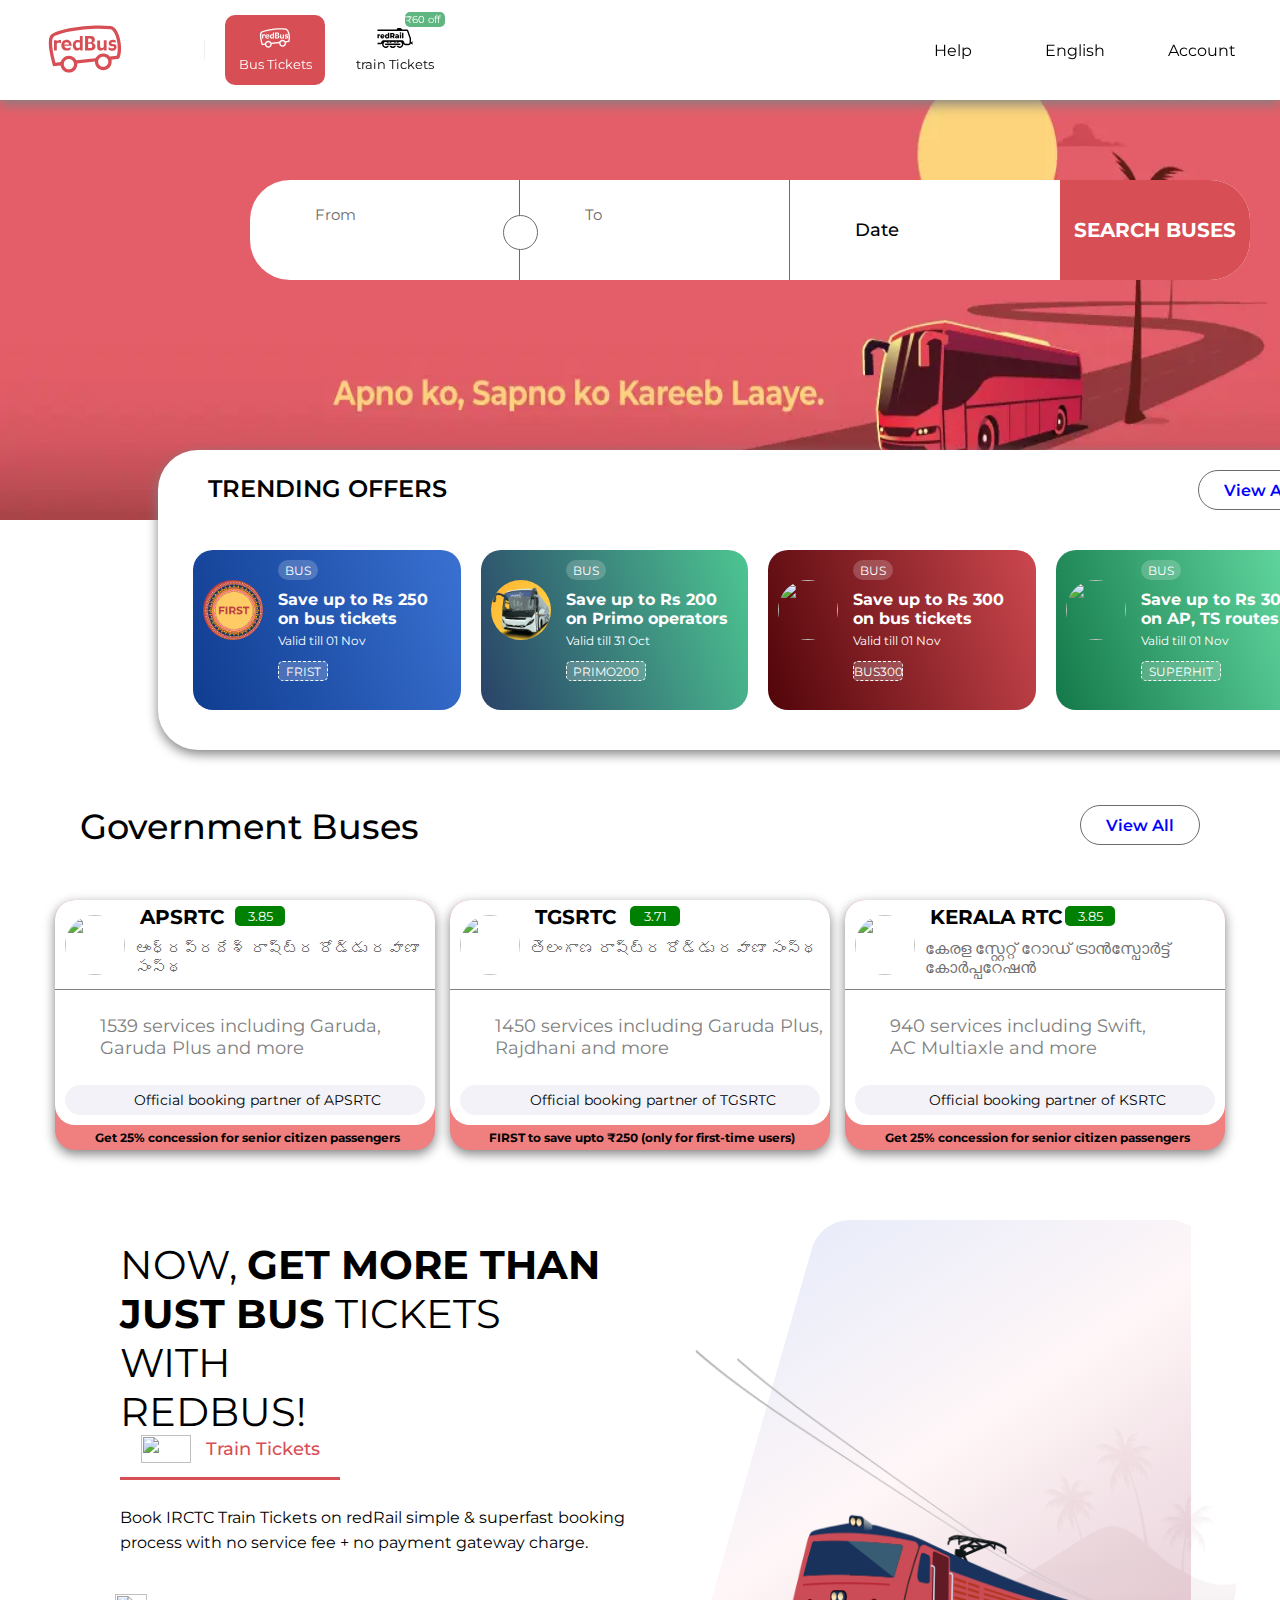
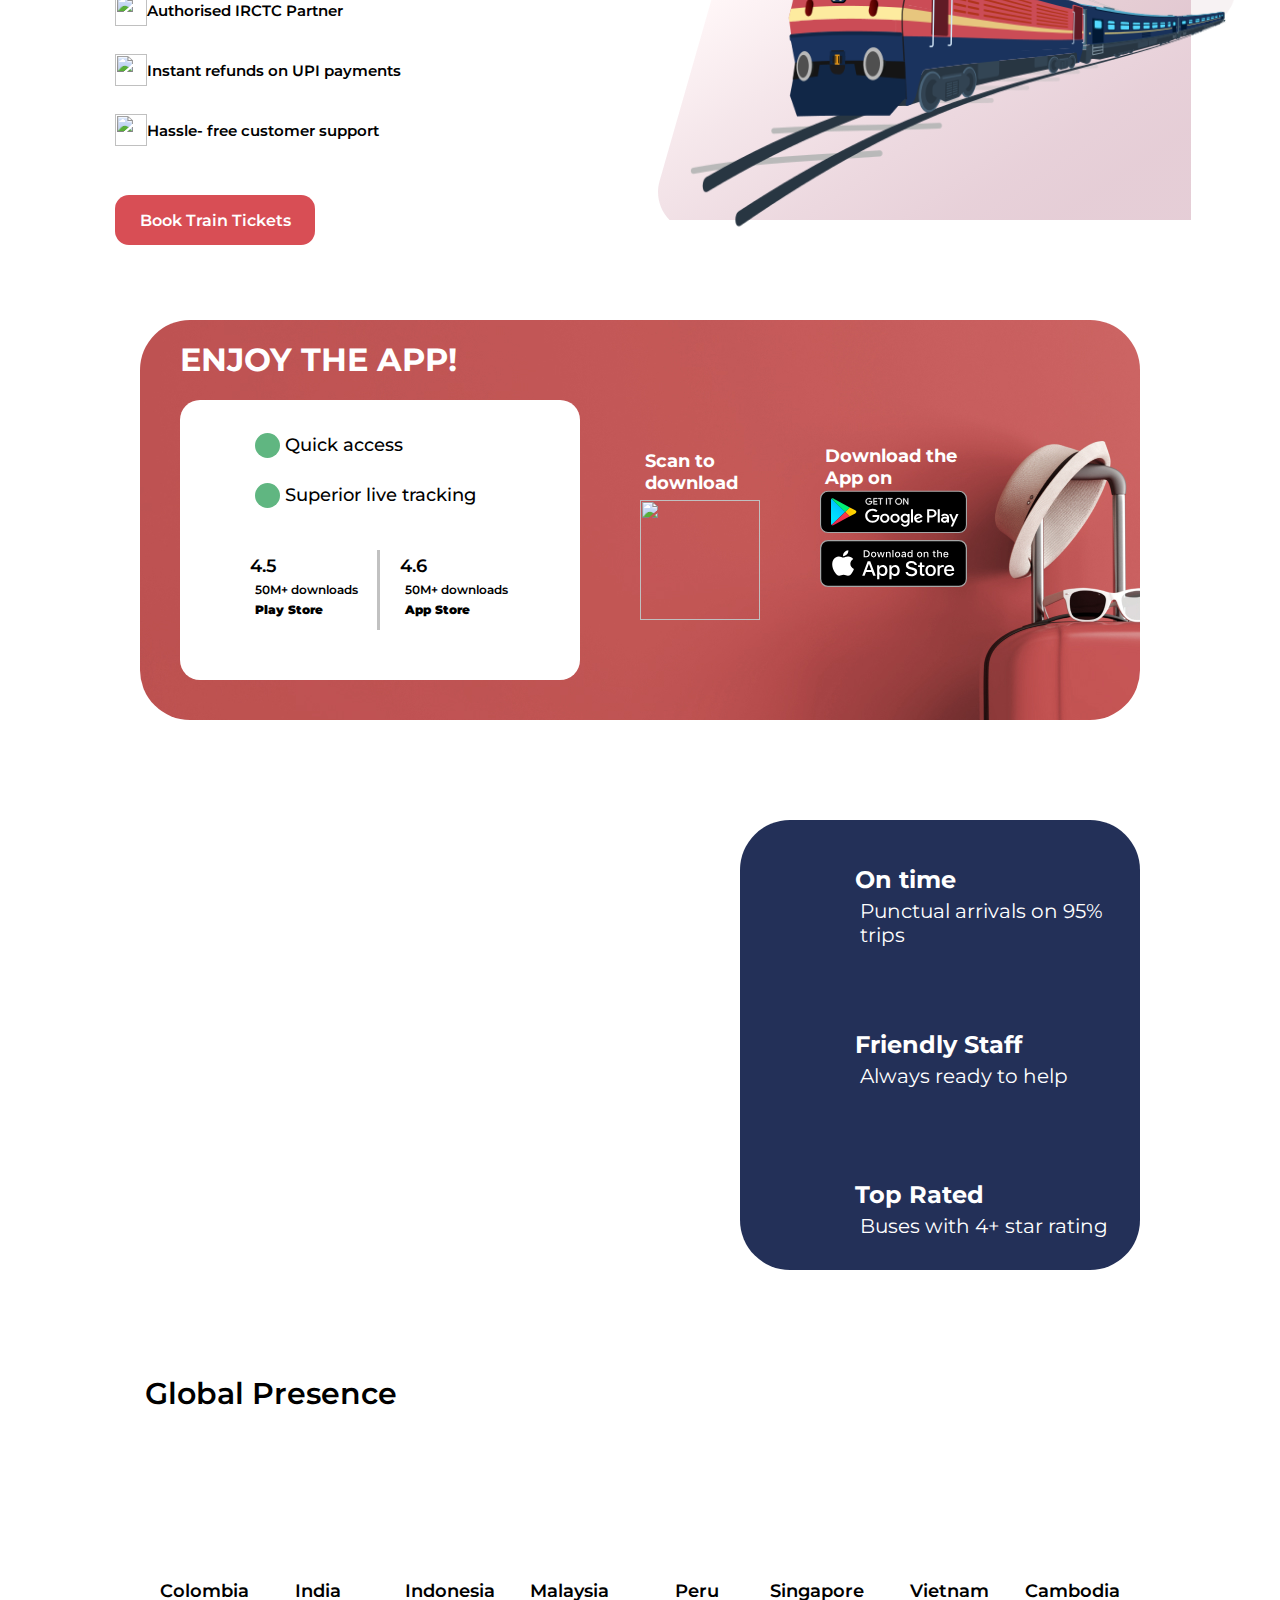
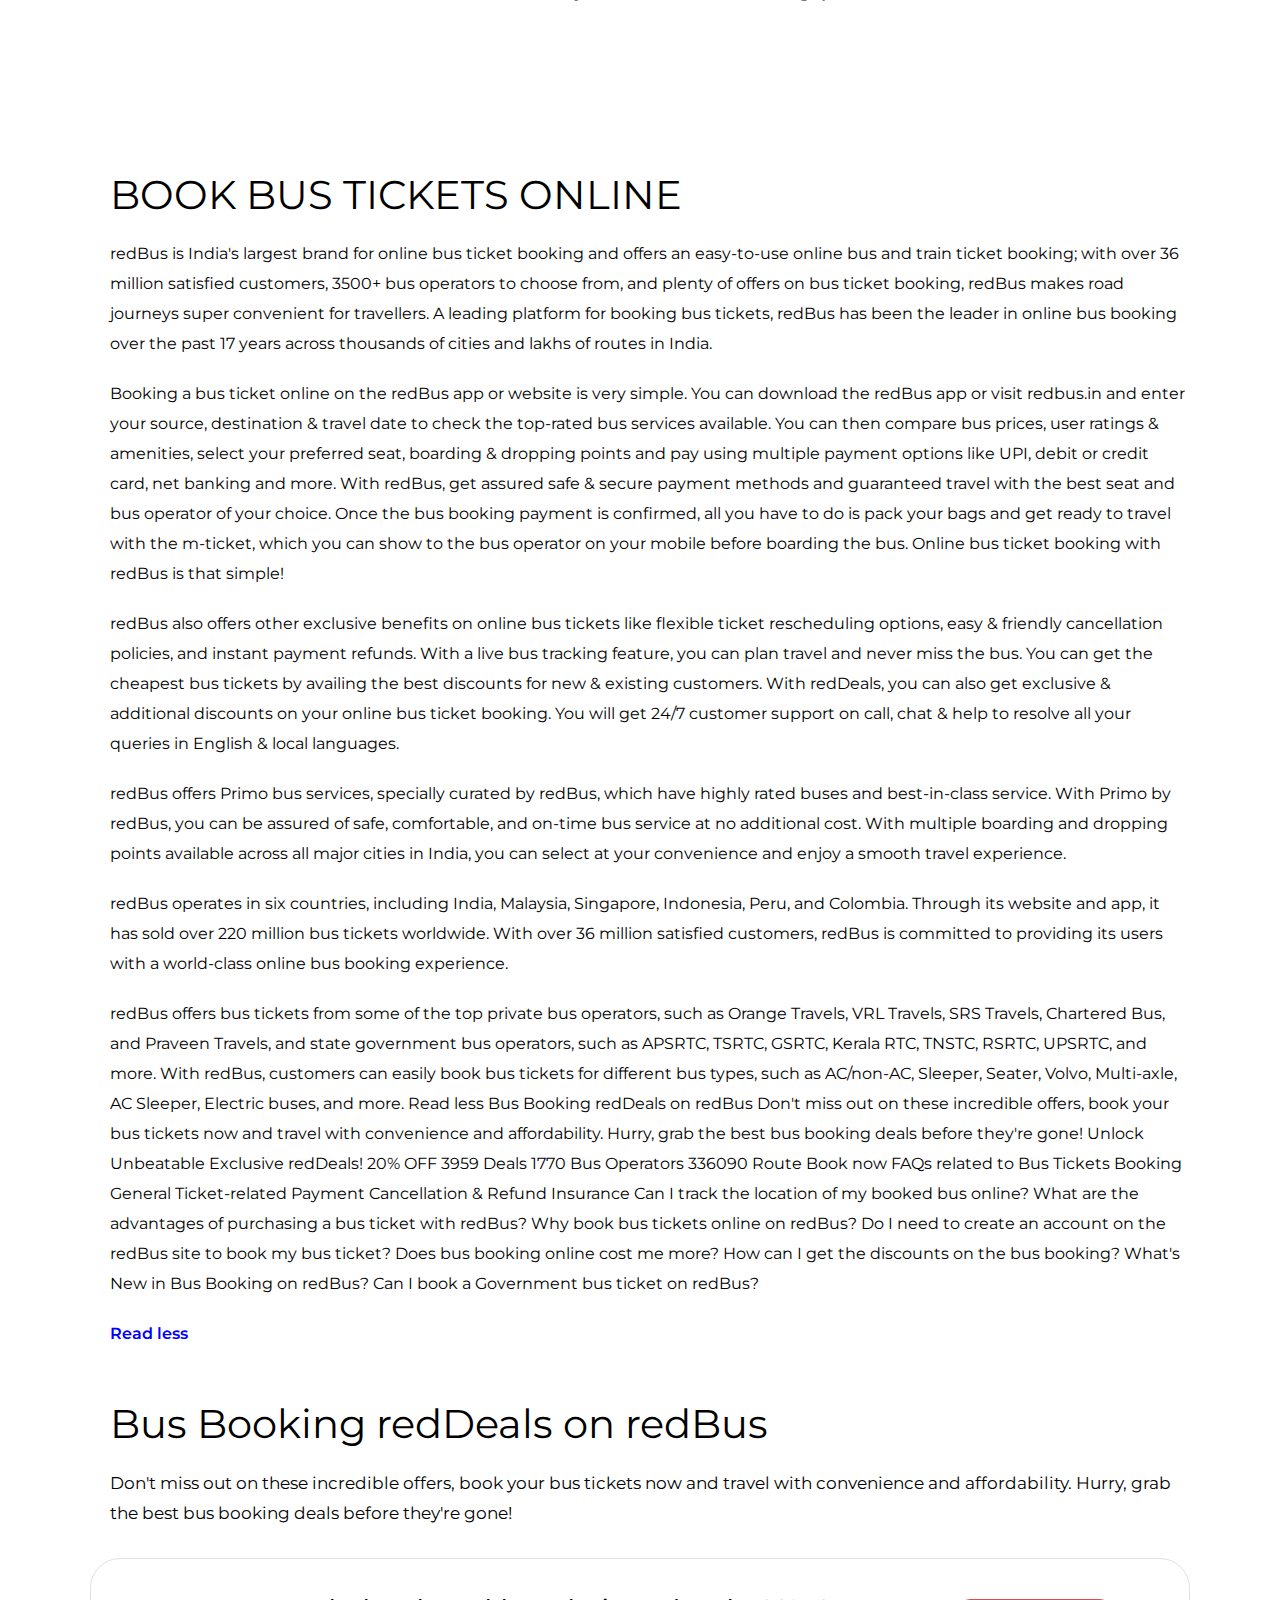
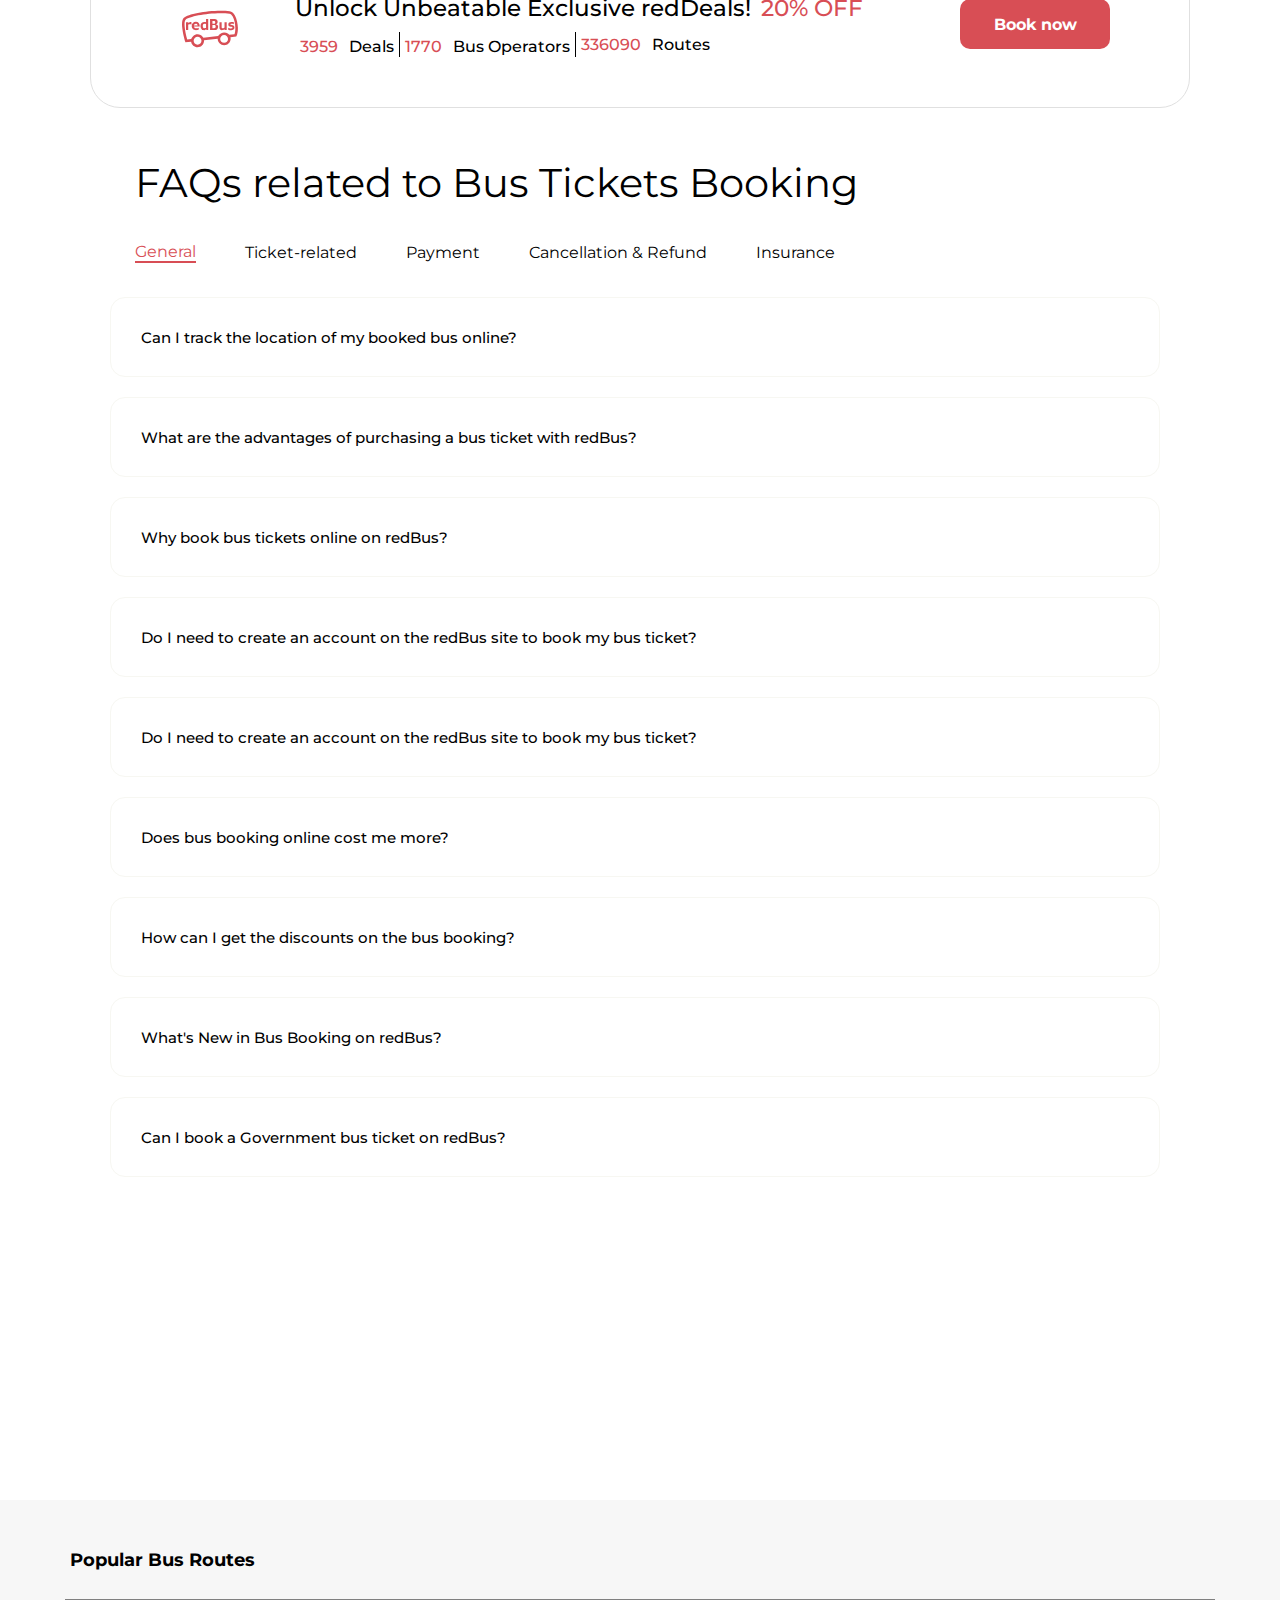
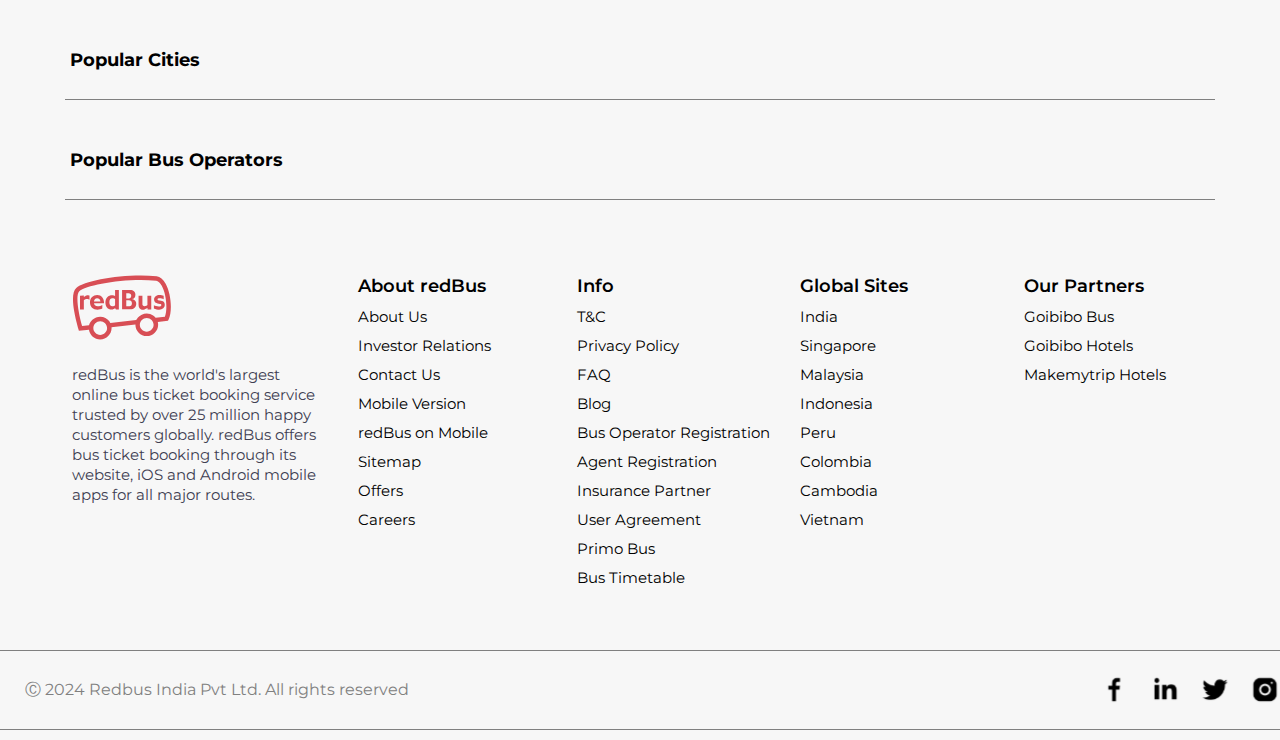
==== bus-tickets.html @ a6564304 "Redbus project" ====
<!DOCTYPE html>
<html lang="en">
<head>
    <meta charset="UTF-8">
    <meta name="viewport" content="width=device-width, initial-scale=1.0">
    <title>Bus Ticket Booking Online made Easy, Secure with Top Bus Operators - redBus</title>
    <link rel="stylesheet" href="css/style.css">
    <link rel="stylesheet" href="https://cdnjs.cloudflare.com/ajax/libs/font-awesome/6.6.0/css/all.min.css" integrity="sha512-Kc323vGBEqzTmouAECnVceyQqyqdsSiqLQISBL29aUW4U/M7pSPA/gEUZQqv1cwx4OnYxTxve5UMg5GT6L4JJg==" crossorigin="anonymous" referrerpolicy="no-referrer" />
    <link rel="shortcut icon" href="https://s3.rdbuz.com/Images/rdc/rdc-redbus-logo.svg" type="image/x-icon">
</head>
<body>
    <header>
        <div class="mainbar-head">
            <div class="navbar">
                <div class="nav-child1">
                    <div class="nav-child1-box1">
                        <a href="index.html"><img src="images/rdc-redbus-logo.svg" width="80px" height="48px" alt=""></a>
                    </div>
                    <div class="nav-child1-box2"></div>
                    <div class="nav-child1-box3">
                        <a href="bus-tickets.html">
                        <img class="Bus" src="images/rdc-redbus-logo.svg" width="84px" height="20px" alt=""></a>
                        <span>Bus Tickets</span>
                    </div>
                    <div class="nav-child1-box4">
                        <a href="train-tickets.html">
                            <img class="train" src="images/rail_vertical.svg" width="84px" height="20px" alt="">
                        </a>
                        <span>train Tickets</span>
                        <div class="offer">₹60 off</div>
                    </div>
                </div>
                <div class="nav-child2">
                    <div class="nav-child2-box">
                        <i class="fa-solid fa-headphones"></i>
                        <a href="help.html">Help</a>
                    </div>
                    <div class="nav-child2-box">
                        <i class="fa-solid fa-list"></i>
                        English
                        <i class="fa-solid fa-caret-down"></i>
                    </div>
                    <div class="nav-child2-box">
                        <i class="fa-solid fa-user"></i>
                        Account
                        <i class="fa-solid fa-caret-down"></i>
                    </div>
                </div>
            </div>
        </div>
    </header>
    <main>
        <div class="bg-img">
            <img src="images/Homepage-header-1200.webp" width="100%" height="100%" alt="">
            <h1>India's No. 1 Online Bus Ticket Booking Site</h1>
            <div class="search-bar">
                <div class="airo">
                    <i class="fa-solid fa-arrow-right-arrow-left"></i>
                </div>
                <div class="from">
                    <div class="from-tag"><i class="fa-solid fa-bus"></i></div>
                    <p class="from-p">From</p>
                </div>
                <div class="to">
                    <span class="to-s"><i class="fa-solid fa-bus"></i></span>
                    <p class="to-p">To</p>
                </div>
                <div class="date">
                    <span class="date-s"><i class="fa-solid fa-calendar-days"></i></span>
                    <p class="date-p">Date</p>
                </div>
                <div class="search">
                    search buses
                </div>
            </div>
            <div class="bus-tiket">
                <div class="bus-tiket-head">
                    <h2 class="bus-tiket-head-text">
                        TRENDING OFFERS
                    </h2>
                    <div class="view">View All</div>
                </div>
                <div class="bus-tiket-body">
                    <div class="tickets-box">
                        <div class="tickets1">
                            <div class="ticket-logo">
                                <img src="images/tile-80X80.png" width="60px" height="60px" alt="" style="border-radius: 50px; position: relative; top: 30px; left: 10px;">
                            </div>
                            <div class="ticket-texts">
                                <div class="bus-box">BUS</div>
                                <H4>Save up to Rs 250 on bus tickets</H4>
                                <P>Valid till 01 Nov</P>
                                <span class="copy">
                                    <div class="botton">frist</div>
                                    <i class="fa-regular fa-copy" style="color: white; font-size:18x; position: relative; top: 8px; left: 10px;"></i>
                                </span>
                            </div>
                        </div>
                        <div class="tickets2">
                            <div class="ticket-logo">
                                <img src="images/MWeb-80_80.png" width="60px" height="60px" alt="" style="border-radius: 50px; position: relative; top: 30px; left: 10px;">
                            </div>
                            <div class="ticket-texts">
                                <div class="bus-box">BUS</div>
                                <H4>Save up to Rs 200 on Primo operators</H4>
                                <P>Valid till  31 Oct</P>
                                <span class="copy">
                                    <div class="botton" style="width: 80px; height: 20px;">PRIMO200</div>
                                    <i class="fa-regular fa-copy" style="color: white; font-size:18x; position: relative; top: 8px; left: 10px;"></i>
                                </span>
                            </div>
                        </div>
                        <div class="tickets3">
                            <div class="ticket-logo">
                                <img src="https://st.redbus.in/Images/INDOFFER/BUS300/80x801.png" width="60px" height="60px" alt="" style="border-radius: 50px; position: relative; top: 30px; left: 10px;">
                            </div>
                            <div class="ticket-texts">
                                <div class="bus-box">BUS</div>
                                <H4>Save up to Rs 300 on bus tickets</H4>
                                <P>Valid till  01 Nov</P>
                                <span class="copy">
                                    <div class="botton">BUS300</div>
                                    <i class="fa-regular fa-copy" style="color: white; font-size:18x; position: relative; top: 8px; left: 10px;"></i>
                                </span>
                            </div>
                        </div>
                        <div class="tickets4">
                            <div class="ticket-logo">
                                <img src="https://st.redbus.in/Images/INDOFFER/80x80/SUPERHIT.png" width="60px" height="60px" alt="" style="border-radius: 50px; position: relative; top: 30px; left: 10px;">
                            </div>
                            <div class="ticket-texts">
                                <div class="bus-box">BUS</div>
                                <H4>Save up to Rs 300 on AP, TS routes</H4>
                                <P>Valid till  01 Nov</P>
                                <span class="copy">
                                    <div class="botton" style="width: 80px; height: 20px;">SUPERHIT</div>
                                    <i class="fa-regular fa-copy" style="color: white; font-size:18x; position: relative; top: 8px; left: 10px;"></i>
                                </span>
                            </div>
                        </div>
                    </div>
                </div>
            </div>
        </div>
        <div class="Government-Buses">
            <div class="containar-gove1">
                <span class="gove-bus">Government Buses</span>
                <div class="view2">View All</div>
            </div>
            <div class="containar-gove2">
                <div class="containar-gove2-box1">
                    <div class="containar-gove2-box-box">
                        <div class="head-main1">
                            <img src="https://s3.rdbuz.com/web/images/homeV2/10283.png" width="60px" height="60px" alt="" style="border-radius: 50px; position: relative; top: 15px; left: 10px;">
                            <div class="right" style="float: right; height: 100%; width: 300px;">
                                <p class="APSRTC">APSRTC
                                    <div class="star">
                                        <i class="fa-solid fa-star"></i>3.85
                                    </div>
                                </p>
                                <p style="margin: 10px 0px; color: rgb(111, 111, 111); font-size: 16px; font-weight: 500;">ఆంధ్రప్రదేశ్ రాష్ట్ర రోడ్డు రవాణా సంస్థ</p>
                            </div>
                        </div>
                        <p style="color: gray; font-size:18px; position: absolute; top:110px; left: 40px;">
                            1539 services including Garuda,<br> Garuda Plus and more
                        </p>
                        <div class="bay-text" style="font-size: 14px; display: flex; justify-content: center; align-items: center;">
                            <img src="https://s3.rdbuz.com/Images/rdc/rdc-redbus-logo.svg" width="25px" height="16px" alt="">
                            Official booking partner of APSRTC
                        </div>
                        <div class="head-main2"></div>
                    </div>
                    <span class="texts-boxes">
                        Get 25% concession for senior citizen passengers
                    </span>
                </div>
                <div class="containar-gove2-box2">
                    <div class="containar-gove2-box">
                        <div class="containar-gove2-box-box">
                            <div class="head-main1">
                                <img src="https://s3.rdbuz.com/web/images/homeV2/18491.png" width="60px" height="60px" alt="" style="border-radius: 50px; position: relative; top: 15px; left: 10px;">
                                <div class="right" style="float: right; height: 100%; width: 300px;">
                                    <p class="APSRTC">TGSRTC
                                        <div class="star">
                                            <i class="fa-solid fa-star"></i>3.71
                                        </div>
                                    </p>
                                    <p style="margin: 10px 0px; color: rgb(111, 111, 111); font-size: 16px; font-weight: 500;">తెలంగాణ రాష్ట్ర రోడ్డు రవాణా సంస్థ</p>
                                </div>
                            </div>
                            <p style="color: gray; font-size:18px; position: absolute; top:110px; left: 40px;">
                                1450 services including Garuda Plus,<br> Rajdhani and more
                            </p>
                            <div class="bay-text" style="font-size: 14px; display: flex; justify-content: center; align-items: center;">
                                <img src="https://s3.rdbuz.com/Images/rdc/rdc-redbus-logo.svg" width="25px" height="16px" alt="">
                                Official booking partner of TGSRTC
                            </div>
                            <div class="head-main2"></div>
                        </div>
                        <span class="texts-boxes">
                            FIRST to save upto  ₹250 (only for first-time users)
                        </span>
                    </div>
                </div>
                <div class="containar-gove2-box3">
                    <div class="containar-gove2-box">
                        <div class="containar-gove2-box-box">
                            <div class="head-main1">
                                <img src="https://s3.rdbuz.com/web/images/homeV2/28011.png" width="60px" height="60px" alt="" style="border-radius: 50px; position: relative; top: 15px; left: 10px;">
                                <div class="right" style="float: right; height: 100%; width: 300px;">
                                    <p class="APSRTC">KERALA RTC
                                        <div class="star1">
                                            <i class="fa-solid fa-star"></i>3.85
                                        </div>
                                    </p>
                                    <p style="margin: 10px 0px; color: rgb(111, 111, 111); font-size: 16px; font-weight: 500;">കേരള സ്റ്റേറ്റ് റോഡ് ട്രാൻസ്പോർട്ട് കോർപ്പറേഷൻ</p>
                                </div>
                            </div>
                            <p style="color: gray; font-size:18px; position: absolute; top:110px; left: 40px;">
                                940 services including Swift, <br>AC Multiaxle and more
                            </p>
                            <div class="bay-text" style="font-size: 14px; display: flex; justify-content: center; align-items: center;">
                                <img src="https://s3.rdbuz.com/Images/rdc/rdc-redbus-logo.svg" width="25px" height="16px" alt="">
                                Official booking partner of KSRTC
                            </div>
                            <div class="head-main2"></div>
                        </div>
                        <span class="texts-boxes">
                            Get 25% concession for senior citizen passengers
                        </span>
                    </div>
                </div>
            </div>
             <div class="train-bar-box">
            <div class="train-bar-text">
                <p class="frist-train">NOW, <span class="just-train">GET MORE THAN <br>JUST BUS</span> TICKETS WITH <br>REDBUS!</p>
            </div>
            <div class="train-img-pic-text">
                <img src="https://s3.rdbuz.com/web/images/layout/rail_vertical.svg" width="50px" height="28px" alt="">
                 <span class="click-box">
                     Train Tickets
                 </span>
            </div>
            <p class="click-box-texts">
                Book IRCTC Train Tickets on redRail simple & superfast booking
                <br> process with no service fee + no payment gateway charge.
             </p>
             <div class="tree-boxes-column">
                <div class="box-numbers">
                    <img src="https://s3.rdbuz.com/web/images/homeV2/AboutUs/railAuthorized.png" width="32px" height="32px" alt="">
                    <span class="zyrox">
                        Authorised IRCTC Partner
                    </span>
                </div>
                <div class="box-numbers">
                    <img src="https://s2.rdbuz.com/web/images/homeV2/AboutUs/railHasslefree.svg" width="32px" height="32px" alt="">
                    <span class="zyrox">
                        Instant refunds on UPI payments
                    </span>
                </div>
                <div class="box-numbers">
                    <img src="https://s1.rdbuz.com/web/images/homeV2/AboutUs/railrefunds.svg" width="32px" height="32px" alt="">
                    <span class="zyrox">
                        Hassle- free customer support
                    </span>
                </div>
             </div>
             <div class="ticket-botton">
                Book Train Tickets
                <i class="fa-solid fa-arrow-right"></i>
             </div>
            <div class="train-bar-img">
                <img src="images/railPop.png" width="100%" height="100%" style="position: relative; top: -516px; left: 45px;" >
            </div>
        </div>
        <div class="scanar">
            <h1 style="position: absolute; left: 40px; top: 20px;">ENJOY THE APP!</h1>
            <div class="white">
                <div class="white-text" style="margin-top:20px ;">
                    <div class="gol">
                        <i class="fa-solid fa-check"></i>
                    </div>
                    <p style="color: black; font-size: 18px; font-weight: 500;">Quick access</p>
                </div>
                <div class="white-text">
                    <div class="gol">
                        <i class="fa-solid fa-check"></i>
                    </div>
                    <p style="color: black; font-size: 18px; font-weight: 500;">Superior live tracking</p>
                </div>
                <div class="white-box2">
                    <div class="box-white1">
                        <div style="font-weight: 600; font-size: 18px; position: absolute; top: 5px; left: 20px;">
                             4.5
                             <i class="fa-solid fa-star"></i>
                             <p style="color: black; font-size: 12px;">50M+ downloads</p>
                             <p style="color: black; font-size: 12px; font-weight: 900;">Play Store</p>
                        </div>
                    </div>
                    <div class="box-white2">
                        <div style="font-weight: 600; font-size: 18px; position: absolute; top: 5px; left:170px;">
                            4.6
                            <i class="fa-solid fa-star"></i>
                            <p style="color: black; font-size: 12px;">50M+ downloads</p>
                            <p style="color: black; font-size: 12px; font-weight: 900;">App Store</p>
                       </div>
                    </div>
                </div>
            </div>
            <div class="scanar-bar">
                <p style="color: white; font-size: 18px; font-weight: 700; position: absolute; top: 25px;">Scan to download</p>
                <img style="position: absolute; bottom: 0;" src="https://s1.rdbuz.com/web/images/homeV2/qrImage.svg" width="120px" height="120px"  alt="">
            </div>
            <div class="logars">
                <p style="color: white; font-size: 18px; font-weight: 700; position: absolute;">Download the App on</p>
                <img style="position: absolute; top: 50px;" src="images/playStore.svg" alt="">
                <img style="position: absolute; top: 100px;" src="images/appStore.svg" alt="">
            </div>
        </div>
        <div class="scanar2">
            <img style="border-radius: 50px 0 0 50px;" src="https://s3.rdbuz.com/images/webplatform/india/primoHomeBannerComp.png" height="100%" alt="">
            <div class="blue-bar">
                 <div class="bule-bar-box">
                    <div class="main-bule">
                        <i style="font-size:60px;" class="fa-solid fa-stopwatch"></i>
                    </div>
                    <div class="main-bule2">
                        <div>
                            <h2 style="font-weight: 700; color: white; margin-top: 15px;">On time</h2>
                            <p style="font-size: 20px;">Punctual arrivals on 95% trips</p>
                        </div>
                    </div>
                 </div>
                 <div class="bule-bar-box">
                    <div class="bule-bar-box">
                        <div class="main-bule">
                            <i style="font-size:60px; margin-left: -12px;" class="fa-solid fa-hands-praying"></i>
                        </div>
                        <div class="main-bule2">
                            <div>
                                <h2 style="font-weight: 700; color: white; margin-top:30px;">Friendly Staff</h2>
                                <p style="font-size: 20px;">Always ready to help</p>
                            </div>
                        </div>
                     </div>
                 </div>
                 <div class="bule-bar-box">
                    <div class="bule-bar-box">
                        <div class="main-bule">
                            <i style="font-size:60px; margin-left: -10px;" class="fa-regular fa-star"></i>
                        </div>
                        <div class="main-bule2">
                            <div>
                                <h2 style="font-weight: 700; color: white; margin-top: 30px;">Top Rated</h2>
                                <p style="font-size: 20px;">Buses with 4+ star rating</p>
                            </div>
                        </div>
                     </div>
                 </div>
            </div>
        </div>
        <div class="contury">
            <p style="color: black; font-size: 30px; font-weight: 600; position: absolute; top: 50px; left: 50px;">
                Global Presence
            </p>
            <div class="contury-bar">
                <div class="contury-box">
                    <img style="position: absolute;top: 20px;" src="https://s3.rdbuz.com/web/images/homeV2/LATAM/GlobalPresencev2/Colombia.svg" alt="">
                    <p style="color: black; font-size: 18px; font-weight: 600; margin: auto; position: absolute; left: 20px; top: 140px;">
                        Colombia
                    </p>
                </div>
                <div class="contury-box">
                    <img style="position: absolute; left:120px; top: 20px;" src="https://s3.rdbuz.com/web/images/homeV2/LATAM/GlobalPresencev2/India.svg" alt="">
                      <p style="color: black; font-size: 18px; font-weight: 600; position: absolute ; top: 135px; left: 150px; ">India</p>
                </div>
                <div class="contury-box">
                    <img style="position: absolute; top: 20px; left: 250px;" src="https://s3.rdbuz.com/web/images/homeV2/LATAM/GlobalPresencev2/Indonesia.svg" alt="">
                    <p style="color: black; font-size: 18px; font-weight: 600;  position: absolute ; top: 135px; left: 260px;">Indonesia</p>
                </div>
                <div class="contury-box">
                    <img style="position: absolute;top: 20px;"  src="https://s3.rdbuz.com/web/images/homeV2/LATAM/GlobalPresencev2/Malaysia.svg" alt="">
                    <p  style="color: black; font-size: 18px; font-weight: 600; margin: auto; position: absolute;top: 140px; left: 390px;">Malaysia</p>
                </div>
                <div class="contury-box">
                     <img style="position: absolute;top: 20px;"  src="https://s3.rdbuz.com/web/images/homeV2/LATAM/GlobalPresencev2/Peru.svg" alt="">
                    <p  style="color: black; font-size: 18px; font-weight: 600; margin: auto; position: absolute;top: 140px; left: 535px;">Peru</p>
                </div>
                <div class="contury-box">
                     <img style="position: absolute;top: 20px;"  src="https://s3.rdbuz.com/web/images/homeV2/LATAM/GlobalPresencev2/Singapore.svg" alt="">
                    <p  style="color: black; font-size: 18px; font-weight: 600; margin: auto; position: absolute;top: 140px; left: 630px;">Singapore</p>
                </div>
                <div class="contury-box">
                     <img style="position: absolute;top: 20px;"  src="https://s3.rdbuz.com/web/images/homeV2/LATAM/GlobalPresence/Vietnam.svg" alt="">
                    <p  style="color: black; font-size: 18px; font-weight: 600; margin: auto; position: absolute;top: 140px; left: 770px;">Vietnam</p>
                </div>
                <div class="contury-box">
                     <img style="position: absolute;top: 20px;"  src="https://s3.rdbuz.com/web/images/homeV2/LATAM/GlobalPresence/Cambodia.svg" alt="">
                    <p  style="color: black; font-size: 18px; font-weight: 600; margin: auto; position: absolute;top: 140px; right: 20px;">Cambodia</p>
                </div>
            </div>
        </div>
        <div class="main-graf">
            <p style="color: black; font-size: 40px; margin-left: 20px;">
                BOOK BUS TICKETS ONLINE
            </p>
            <p style="color: black; font-size: 16px; margin: 20px 0 0 20px; line-height: 30px;">
                redBus is India's largest brand for online bus ticket booking and offers an easy-to-use online bus and train ticket booking; with over 36 million satisfied customers, 3500+ bus operators to choose from, and plenty of offers on bus ticket booking, redBus makes road journeys super convenient for travellers. A leading platform for booking bus tickets, redBus has been the leader in online bus booking over the past 17 years across thousands of cities and lakhs of routes in India.
            </p>
            <p style="color: black; font-size: 16px; margin: 20px 0 0 20px; line-height: 30px;">
                Booking a bus ticket online on the redBus app or website is very simple. You can download the redBus app or visit redbus.in and enter your source, destination & travel date to check the top-rated bus services available. You can then compare bus prices, user ratings & amenities, select your preferred seat, boarding & dropping points and pay using multiple payment options like UPI, debit or credit card, net banking and more. With redBus, get assured safe & secure payment methods and guaranteed travel with the best seat and bus operator of your choice. Once the bus booking payment is confirmed, all you have to do is pack your bags and get ready to travel with the m-ticket, which you can show to the bus operator on your mobile before boarding the bus. Online bus ticket booking with redBus is that simple!
            </p>
            <p style="color: black; font-size: 16px; margin: 20px 0 0 20px; line-height: 30px;">
                redBus also offers other exclusive benefits on online bus tickets like flexible ticket rescheduling options, easy & friendly cancellation policies, and instant payment refunds. With a live bus tracking feature, you can plan travel and never miss the bus. You can get the cheapest bus tickets by availing the best discounts for new & existing customers. With redDeals, you can also get exclusive & additional discounts on your online bus ticket booking. You will get 24/7 customer support on call, chat & help to resolve all your queries in English & local languages.
            </p>
            <p style="color: black; font-size: 16px; margin: 20px 0 0 20px; line-height: 30px;">
                redBus offers Primo bus services, specially curated by redBus, which have highly rated buses and best-in-class service. With Primo by redBus, you can be assured of safe, comfortable, and on-time bus service at no additional cost. With multiple boarding and dropping points available across all major cities in India, you can select at your convenience and enjoy a smooth travel experience.
            </p>
            <p style="color: black; font-size: 16px; margin: 20px 0 0 20px; line-height: 30px;">
                redBus operates in six countries, including India, Malaysia, Singapore, Indonesia, Peru, and Colombia. Through its website and app, it has sold over 220 million bus tickets worldwide. With over 36 million satisfied customers, redBus is committed to providing its users with a world-class online bus booking experience.
            </p>
            <p style="color: black; font-size: 16px; margin: 20px 0 0 20px; line-height: 30px;">
                redBus offers bus tickets from some of the top private bus operators, such as Orange Travels, VRL Travels, SRS Travels, Chartered Bus, and Praveen Travels, and state government bus operators, such as APSRTC, TSRTC, GSRTC, Kerala RTC, TNSTC, RSRTC, UPSRTC, and more. With redBus, customers can easily book bus tickets for different bus types, such as AC/non-AC, Sleeper, Seater, Volvo, Multi-axle, AC Sleeper, Electric buses, and more.
                Read less
                Bus Booking redDeals on redBus
                Don't miss out on these incredible offers, book your bus tickets now and travel with convenience and affordability. Hurry, grab the best bus booking deals before they're gone!
                Unlock Unbeatable Exclusive redDeals! 20% OFF
                3959 Deals 1770 Bus Operators 336090 Route Book now
                FAQs related to Bus Tickets Booking
                General
                Ticket-related
                Payment
                Cancellation & Refund
                Insurance
                Can I track the location of my booked bus online?
                What are the advantages of purchasing a bus ticket with redBus?
                Why book bus tickets online on redBus?
                Do I need to create an account on the redBus site to book my bus ticket?
                Does bus booking online cost me more?
                How can I get the discounts on the bus booking?
                What's New in Bus Booking on redBus?
                Can I book a Government bus ticket on redBus?
             </p>
             <p style="color:blue; font-weight: 600; font-size: 16px; margin: 20px 0 0 20px; line-height: 30px;">
                Read less
             </p>
        </div>
        <div class="book-now">
            <p style="color: black; font-size: 40px; margin-left: 20px;">
                Bus Booking redDeals on redBus
            </p>
            <p style="color: black; font-size: 17px; margin: 20px 0 0 20px; line-height: 30px;">
                Don't miss out on these incredible offers, book your bus tickets now and travel with convenience and affordability. Hurry, grab the best bus booking deals before they're gone!
            </p>
            <div class="book-ticket">
                <div class="book-ticket-box">
                    <div class="btb-box1">
                        <img src="images/rdc-redbus-logo.svg" width="56px" height="56px" alt="">
                    </div>
                    <div class="btb-box2">
                        <p style="color: black; font-size: 23px; font-weight: 500; display: inline-block; margin-top: 15px;">
                            Unlock Unbeatable Exclusive redDeals!
                            <p style="color: #d84e55; font-size: 23px; font-weight: 500; display: inline-block;">
                                20% OFF
                            </p>
                        </p>
                       <div class="down-bar">
                        <div style="border-right:1px solid black; height:25px;">
                             <p style="color: #d84e55; font-size: 16px; font-weight: 500; display: inline-block;">
                                3959
                            </p>
                             <p style="color: black; font-size: 16px; font-weight: 500; margin-left: 2px; display: inline-block;">
                                Deals 
                            </p>
                        </div>
                        <div style="border-right:1px solid black; height:25px;">
                            <p style="color: #d84e55; font-size: 16px; font-weight: 500; display: inline-block;">
                                1770
                            </p>
                             <p style="color: black; font-size: 16px; font-weight: 500; margin-left: 2px; display: inline-block;">
                                Bus Operators
                            </p>
                        </div>
                        <div>
                            <p style="color: #d84e55; font-size: 16px; font-weight: 500; display: inline-block;">
                                336090
                            </p>
                             <p style="color: black; font-size: 16px; font-weight: 500; margin-left: 2px; display: inline-block;">
                                Routes
                            </p>
                        </div>
                       </div>
                    </div>
                    <div class="btb-box3">
                        <div class="btb-b3-button">
                            Book now
                        </div>
                    </div>
                </div>
            </div>
        </div>
        <div class="plus-bar">
            <p style="color: black; font-size: 40px; margin-left: 45px;">
                FAQs related to Bus Tickets Booking
            </p>
            <div class="refrence-bar">
                  <div style="color: #d84e55; border-bottom:2px solid #d84e55 ;">General</div>
                  <div>Ticket-related</div>
                  <div>Payment</div>
                  <div>Cancellation & Refund</div>
                  <div>Insurance</div>
            </div>
            <div class="plus-bar-containt"> 
                <div class="plus-text">
                    <p style="color: black; font-size: 15px; font-weight: 500; margin-left: 30px;">
                        Can I track the location of my booked bus online?
                    </p>
                </div>
                <i style="margin-left: 550px;" class="fa-solid fa-plus"></i>
            </div>
            <div class="plus-bar-containt">
                <div class="plus-text">
                    <p style="color: black; font-size: 15px; font-weight: 500; margin-left: 30px;">
                        What are the advantages of purchasing a bus ticket with redBus?
                    </p>
                </div>
                <i style="margin-left:425px;" class="fa-solid fa-plus"></i>
            </div>
            <div class="plus-bar-containt">
                <div class="plus-text">
                    <p style="color: black; font-size: 15px; font-weight: 500; margin-left: 30px;">
                        Why book bus tickets online on redBus?
                    </p>
                </div>
                <i style="margin-left:615px;" class="fa-solid fa-plus"></i>
            </div>
            <div class="plus-bar-containt">
                <div class="plus-text">
                    <p style="color: black; font-size: 15px; font-weight: 500; margin-left: 30px;">
                        Do I need to create an account on the redBus site to book my bus ticket?
                    </p>
                </div>
                <i style="margin-left:370px;" class="fa-solid fa-plus"></i>
            </div>
            <div class="plus-bar-containt">
                <div class="plus-text">
                    <p style="color: black; font-size: 15px; font-weight: 500; margin-left: 30px;">
                        Do I need to create an account on the redBus site to book my bus ticket?
                    </p>
                </div>
                <i style="margin-left:370px;" class="fa-solid fa-plus"></i>
            </div>
            <div class="plus-bar-containt">
                <div class="plus-text">
                    <p style="color: black; font-size: 15px; font-weight: 500; margin-left: 30px;">
                        Does bus booking online cost me more?
                    </p>
                </div>
                <i style="margin-left:615px;" class="fa-solid fa-plus"></i>
            </div>
            <div class="plus-bar-containt">
                <div class="plus-text">
                    <p style="color: black; font-size: 15px; font-weight: 500; margin-left: 30px;">
                        How can I get the discounts on the bus booking?
                    </p>
                </div>
                <i style="margin-left:545px;" class="fa-solid fa-plus"></i>
            </div>
            <div class="plus-bar-containt">
                <div class="plus-text">
                    <p style="color: black; font-size: 15px; font-weight: 500; margin-left: 30px;">
                        What's New in Bus Booking on redBus?
                    </p>
                </div>
                <i style="margin-left:620px;" class="fa-solid fa-plus"></i>
            </div>
            <div class="plus-bar-containt">
                <div class="plus-text">
                    <p style="color: black; font-size: 15px; font-weight: 500; margin-left: 30px;">
                        Can I book a Government bus ticket on redBus?
                    </p>
                </div>
                <i style="margin-left:560px;" class="fa-solid fa-plus"></i>
            </div>
        </div>
        </div>
    </main>
    <footer>
        <div class="footer-box" style="position: absolute; top: 6100px;">
             <div class="text-footer-box">
                <p style="color: black; display: inline-block; font-size: 18px; font-weight: 700; width: 400px; height: 40px; display: flex; align-items: center;">
                    Popular Bus Routes
                </p>
                <i class="fa-solid fa-chevron-down"></i>
             </div>
             <div class="text-footer-box">
                <p style="color: black; display: inline-block; font-size: 18px; font-weight: 700; width: 400px; height: 40px;display: flex; align-items: center;">
                    Popular Cities
                </p>
                <i class="fa-solid fa-chevron-down"></i>
             </div>
             <div class="text-footer-box">
                <p style="color: black; display: inline-block; font-size: 18px; font-weight: 700; width: 400px; height: 40px; display: flex; align-items: center;">
                    Popular Bus Operators
                </p>
                <i class="fa-solid fa-chevron-down"></i>
             </div>
        </div>
        <div class="footer-main-bar">
            <div class="footer-main-bar-box1">
                <img style="margin: 20px 0 0 20px;" src="images/rdc-redbus-logo.svg" width="100px" height="65px" alt="">
                <p style="color: #3e3e52; margin: 20px; font-size: 15px;">
                    redBus is the world's largest online bus ticket booking service trusted by over 25 million happy customers globally. redBus offers bus ticket booking through its website, iOS and Android mobile apps for all major routes.
                </p>
            </div>
            <div class="footer-main-bar-box">
                <p style="color:black; margin: 20px 0 0 20px; font-size: 18px; font-weight: 600;">
                    About redBus
                </p>
                <ul type="none" style="margin: 10px;">
                    <li>About Us</li>
                    <li>Investor Relations</li>
                    <li>Contact Us</li>
                    <li>Mobile Version</li>
                    <li>redBus on Mobile</li>
                    <li>Sitemap</li>
                    <li>Offers</li>
                    <li>Careers</li>
                  </ul>
                  
            </div>
            <div class="footer-main-bar-box">
                <p style="color:black; margin: 20px 0 0 15px; font-size: 18px; font-weight: 600;">
                    Info
                </p>
                <ul type="none" style="margin: 5px 0 0 5px;">
                    <li>T&C</li>
                    <li>Privacy Policy</li>
                    <li>FAQ</li>
                    <li>Blog</li>
                    <li>Bus Operator Registration</li>
                    <li>Agent Registration</li>
                    <li>Insurance Partner</li>
                    <li>User Agreement</li>
                    <li>Primo Bus</li>
                    <li>Bus Timetable</li>
                  </ul>
                </div>
            <div class="footer-main-bar-box">
                <p style="color:black; margin: 20px 0 0 15px; font-size: 18px; font-weight: 600;">
                    Global Sites
                </p>
                <ul type="none" style="margin: 5px 0 0 5px;">
                    <li>India</li>
                    <li>Singapore</li>
                    <li>Malaysia</li>
                    <li>Indonesia</li>
                    <li>Peru</li>
                    <li>Colombia</li>
                    <li>Cambodia</li>
                    <li>Vietnam</li>
                  </ul>                  
            </div>
            <div class="footer-main-bar-box">
                <p style="color:black; margin: 20px 0 0 15px; font-size: 18px; font-weight: 600;">
                    Our Partners
                </p>
                <ul type="none" style="margin: 5px 0 0 5px;">
                    <li>Goibibo Bus</li>
                    <li>Goibibo Hotels</li>
                    <li>Makemytrip Hotels</li>
                  </ul>                  
            </div>
        </div>
        <div class="end-footer">
            <div class="footer-frist">
                <p style="color: gray; font-size: 16px;">
                    Ⓒ 2024 Redbus India Pvt Ltd. All rights reserved
                </p>
            </div>
            <div class="footer-second">
                <img src="images/social_facebook_new.svg" width="30px" height="30px" alt="">
                <img src="images/social_linkedin_new.svg" width="30px" height="30px" alt="">
                <img src="images/social_twitter_new.svg"width="30px" height="30px" alt="">
                <img src="images/social_instagram_new.svg" width="30px" height="30px" alt="">
            </div>
        </div>
    </footer>
</body>
</html5
---- css/style.css ----
@import url("https://fonts.googleapis.com/css2?family=Montserrat:ital,wght@0,100..900;1,100..900&display=swap");

* {
  padding: 0;
  margin: 0;
  box-sizing: border-box;
  font-family: "Montserrat", sans-serif;
  scroll-behavior: smooth;
}
*:hover{
  cursor: pointer;
}
a {
  text-decoration: none;
  color: inherit;
}
body {
  width: 100%;
}
.mainbar-head {
  width: 100%;
  height: 100px;
  box-shadow: 0 4px 12px gray;
  margin: auto;
  position: fixed;
  z-index: 2;
  background-color: #fff;
}
.navbar {
  width: 1250px;
  height: 100%;
  margin: auto;
  display: flex;
  justify-content: space-between;
  align-items: center;
}
.nav-child1 {
  width: 450px;
  height: 80px;
  display: flex;
  justify-content: space-evenly;
  align-items: center;
}
.nav-child1-box1 {
  width: 100px;
  height: 100px;
  display: flex;
  align-items: center;
  justify-content: center;
  flex-direction: column;
  font-size: 13px;
  gap: 5px;
}
.nav-child1-box3 {
  width: 100px;
  height: 70px;
  display: flex;
  align-items: center;
  justify-content: center;
  flex-direction: column;
  font-size: 13px;
  gap: 5px;
  background-color: #d84e55;
  border-radius: 10px;
  color: white;
}
.nav-child1-box4 {
  width: 100px;
  height: 80px;
  display: flex;
  align-items: center;
  justify-content: center;
  flex-direction: column;
  font-size: 13px;
  gap: 5px;
  position: relative;
}
.offer {
  width: 40px;
  height: 15px;
  background-color: #60b681;
  font-size: 10px;
  position: absolute;
  left: 60px;
  top: 2px;
  color: white;
  border-radius: 5px;
  display: flex;
  align-items: center;
}
.nav-child1-box4:hover {
  background-color: #f0f0f0;
  border-radius: 10px;
  transition: 0.5s;
}
section{
  width: 100%;
  height: 5500px;
  position: relative;
}
.arrow{
  width: 40px;
  height: 56px;
  border: 1px solid black;
  border-radius: 20px;
  display: flex;
  align-items: center;
  justify-content: center;
  position: sticky;
left: 1441px;
  top: 270px;

}
.arrow i{
  font-size: 20px;
}
.train {
  filter: brightness(10) invert(1) !important;
}
.nav-child1-box4:hover .train {
  filter: none !important;
}
.Bus {
  filter: brightness(0) invert(1) !important;
}
.nav-child1-box2 {
  width: 50px;
  height: 20px;
  border-right: 1.5px solid #f0f0f0;
}
.nav-child2 {
  width: 380px;
  height: 40px;
  display: flex;
  justify-content: space-around;
}
.nav-child2-box {
  width: 120px;
  height: 100%;
  display: flex;
  align-items: center;
  justify-content: center;
  gap: 10px;
}
.nav-child2-box:hover {
  background-color: #f0f0f0;
  border-radius: 10px;
  transition: 0.5s;
}
/*main start*/
.bg-img {
  width: 100%;
  height: 520px;
  background-color: #d84e55;
  position: relative;
}
h1 {
  position: absolute;
  top: 40px;
  left: 375px;
  color: white;
}
.search-bar {
  width: 1000px;
  height: 100px;
  background-color: white;
  position: absolute;
  top: 180px;
  left: 250px;
  border-radius: 40px;
  display: flex;
}
.airo {
  width: 35px;
  height: 35px;
  border-radius: 50px;
  position: absolute;
  top: 35px;
  border: 1px solid #6b6b6b;
  left: 253px;
  display: flex;
  align-items: center;
  justify-content: center;
  color: #6b6b6b;
  background-color: white;
  z-index: 1;
}
.airo:hover {
  box-shadow: 0 4px 12px gray;
  color: black;
  transition: 0.2s;
}
.from {
  width: 270px;
  height: 100%;
  border-right: 1px solid #6b6b6b;
  border-radius: 40px 0px 0px 40px;
  position: relative;
}
.from-tag {
  position: absolute;
  top: 30px;
  left: 25px;
  font-size: 23px;
  color: #6b6b6b;
}
.from-p {
  position: absolute;
  left: 60px;
  font-size: 15px;
  color: #6b6b6b;
  top: 20px;
}
.to {
  width: 270px;
  height: 100%;
  border-right: 1px solid #6b6b6b;
  position: relative;
}
.to-s {
  position: absolute;
  top: 30px;
  left: 25px;
  font-size: 23px;
  color: #6b6b6b;
}
.to-p {
  position: absolute;
  left: 60px;
  font-size: 15px;
  color: #6b6b6b;
  top: 20px;
}
.date {
  width: 270px;
  height: 100%;
  font-weight: 500;
  display: flex;
  align-items: center;
  gap: 20px;
  position: relative;
}
.date-s {
  position: absolute;
  left: 20px;
  font-size: 23px;
  color: #6b6b6b;
}
.date-p {
  position: absolute;
  left: 60px;
  font-size: 18px;
  color: black;
}
.search {
  width: 190px;
  height: 100%;
  border-radius: 0px 40px 40px 0px;
  background-color: rgb(216, 78, 85);
  text-transform: uppercase;
  font-weight: 700;
  color: white;
  font-size: 20px;
  display: flex;
  align-items: center;
  justify-content: center;
}
.bus-tiket {
  width: 1200px;
  height: 300px;
  margin: auto;
  box-shadow: 0 4px 12px gray;
  position: absolute;
  background-color: white;
  top: 450px;
  left: 158px;
  border-radius: 40px;
}
.bus-tiket-head {
  width: 100%;
  height: 80px;
  border-radius: 40px 40px 0px 0px;
  position: relative;
}
.bus-tiket-head-text {
  position: absolute;
  left: 50px;
  top: 24px;
  font-weight: 600;
}
.view {
  width: 120px;
  height: 40px;
  border: 1px solid #6b6b6b;
  position: absolute;
  top: 20px;
  right: 40px;
  border-radius: 40px;
  display: flex;
  align-items: center;
  justify-content: center;
  font-weight: 600;
  color: blue;
}
.view:hover {
  box-shadow: 0 4px 12px gray;
}
.bus-tiket-body {
  width: 100%;
  height: 220px;
  border-radius: 0px 0px 40px 40px;
}
.tickets-box {
  width: 1150px;
  height: 220px;
  display: flex;
  margin: auto;
}
.tickets1 {
  width: 300px;
  height: 160px;
  margin: 20px 10px;
  display: flex;
  border-radius: 20px;
  background-image: linear-gradient(
    71.04deg,
    rgb(12, 57, 139) -6.92%,
    rgb(62, 118, 216) 109.43%
  );
}
.ticket-logo {
  width: 80px;
  height: 100%;
}
.ticket-texts {
  width: 180px;
  height: 100%;
}
.bus-box {
  width: 40px;
  height: 20px;
  font-size: 12px;
  display: flex;
  align-items: center;
  justify-content: center;
  margin: 10px 5px;
  border-radius: 10px;
  color: white;
  background-color: rgba(255, 255, 255, 0.2);
}
H4 {
  margin-left: 5px;
  color: white;
}
p {
  margin: 5px;
  font-size: 12px;
  color: white;
}
.botton {
  width: 50px;
  height: 20px;
  background-color: rgba(255, 255, 255, 0.2);
  margin: 8px 5px;
  border-radius: 5px;
  color: white;
  text-transform: uppercase;
  font-size: 12px;
  display: flex;
  align-items: center;
  justify-content: center;
  border: 1px dashed white;
}
.copy {
  display: flex;
}
.tickets2 {
  width: 300px;
  height: 160px;
  display: flex;
  margin: 20px 10px;
  border-radius: 20px;
  background-image: linear-gradient(
    71.04deg,
    rgb(39, 57, 101) -6.92%,
    rgb(80, 210, 149) 109.43%
  );
}
.ticket-logo {
  width: 80px;
  height: 100%;
}
.ticket-texts {
  width: 180px;
  height: 100%;
}
.bus-box {
  width: 40px;
  height: 20px;
  font-size: 12px;
  display: flex;
  align-items: center;
  justify-content: center;
  margin: 10px 5px;
  border-radius: 10px;
  color: white;
  background-color: rgba(255, 255, 255, 0.2);
}
H4 {
  margin-left: 5px;
  color: white;
}
p {
  margin: 5px;
  font-size: 12px;
  color: white;
}
.botton {
  width: 50px;
  height: 20px;
  background-color: rgba(255, 255, 255, 0.2);
  margin: 8px 5px;
  border-radius: 5px;
  color: white;
  text-transform: uppercase;
  font-size: 12px;
  display: flex;
  align-items: center;
  justify-content: center;
  border: 1px dashed white;
}
.copy {
  display: flex;
}
.tickets3 {
  width: 300px;
  height: 160px;
  display: flex;
  margin: 20px 10px;
  border-radius: 20px;
  background-image: linear-gradient(
    71.04deg,
    rgb(72, 0, 4) -6.92%,
    rgb(216, 78, 85) 109.43%
  );
}
.tickets1:hover {
  box-shadow: 0 4px 12px gray;
}
.tickets2:hover {
  box-shadow: 0 4px 12px gray;
}
.tickets3:hover {
  box-shadow: 0 4px 12px gray;
}
.tickets4:hover {
  box-shadow: 0 4px 12px gray;
}
.ticket-logo {
  width: 80px;
  height: 100%;
}
.ticket-texts {
  width: 180px;
  height: 100%;
}
.bus-box {
  width: 40px;
  height: 20px;
  font-size: 12px;
  display: flex;
  align-items: center;
  justify-content: center;
  margin: 10px 5px;
  border-radius: 10px;
  color: white;
  background-color: rgba(255, 255, 255, 0.2);
}
H4 {
  margin-left: 5px;
  color: white;
}
p {
  margin: 5px;
  font-size: 12px;
  color: white;
}
.botton {
  width: 50px;
  height: 20px;
  background-color: rgba(255, 255, 255, 0.2);
  margin: 8px 5px;
  border-radius: 5px;
  color: white;
  text-transform: uppercase;
  font-size: 12px;
  display: flex;
  align-items: center;
  justify-content: center;
  border: 1px dashed white;
}
.copy {
  display: flex;
}
.tickets4 {
  width: 300px;
  height: 160px;
  display: flex;
  margin: 20px 10px;
  border-radius: 20px;
  background-image: linear-gradient(
    71.04deg,
    rgb(14, 113, 67) -6.92%,
    rgb(115, 236, 179) 109.43%
  );
}
.ticket-logo {
  width: 80px;
  height: 100%;
}
.ticket-texts {
  width: 180px;
  height: 100%;
}
.bus-box {
  width: 40px;
  height: 20px;
  font-size: 12px;
  display: flex;
  align-items: center;
  justify-content: center;
  margin: 10px 5px;
  border-radius: 10px;
  color: white;
  background-color: rgba(255, 255, 255, 0.2);
}
H4 {
  margin-left: 5px;
  color: white;
}
p {
  margin: 5px;
  font-size: 12px;
  color: white;
}
.botton {
  width: 50px;
  height: 20px;
  background-color: rgba(255, 255, 255, 0.2);
  margin: 8px 5px;
  border-radius: 5px;
  color: white;
  text-transform: uppercase;
  font-size: 12px;
  display: flex;
  align-items: center;
  justify-content: center;
  border: 1px dashed white;
}
.copy {
  display: flex;
}
.Government-Buses {
  width: 1200px;
  height: 400px;
  margin: 250px auto;
}
.containar-gove1 {
  width: 1200px;
  height: 120px;
  position: relative;
}
.gove-bus {
  color: black;
  font-size: 35px;
  font-weight: 500;
  position: absolute;
  left: 40px;
  top: 35px;
}
.view2 {
  width: 120px;
  height: 40px;
  border: 1px solid #6b6b6b;
  border-radius: 40px;
  display: flex;
  align-items: center;
  justify-content: center;
  color: blue;
  font-weight: 600;
  position: absolute;
  right: 40px;
  top: 35px;
}
.view2:hover {
  box-shadow: 0 4px 12px gray;
}
.containar-gove2 {
  width: 1200px;
  height: 280px;
  display: flex;
  justify-content: space-evenly;
}

.containar-gove2-box1 {
  width: 380px;
  height: 250px;
  margin-top: 10px;
  border-radius: 20px;
  background-color: lightcoral;
  position: relative;
  box-shadow: 0 4px 12px gray;
}
.containar-gove2-box-box {
  width: 380px;
  height: 225px;
  border-radius: 20px;
  background-color: white;
  position: relative;
}
.head-main1 {
  width: 100%;
  height: 90px;
  border-bottom: 1px solid gray;
}
.APSRTC {
  color: black;
  font-size: 20px;
  font-weight: 700;
}
.star {
  width: 50px;
  height: 20px;
  background-color: green;
  color: white;
  font-size: 13px;
  display: flex;
  align-items: center;
  justify-content: center;
  border-radius: 5px;
  position: absolute;
  top: 6px;
  left: 180px;
}
.bay-text {
  width: 360px;
  height: 30px;
  background-color: #f2f2f8;
  border-radius: 50px;
  position: absolute;
  bottom: 10px;
  left: 10px;
}
.texts-boxes {
  font-size: 12px;
  font-weight: 700;
  position: absolute;
  bottom: 5px;
  right: 35px;
}
.containar-gove2-box2 {
  width: 380px;
  height: 250px;
  margin-top: 10px;
  border-radius: 20px;
  background-color: lightcoral;
  position: relative;
  box-shadow: 0 4px 12px gray;
}
.containar-gove2-box-box {
  width: 380px;
  height: 225px;
  border-radius: 20px;
  background-color: white;
  position: relative;
}
.head-main1 {
  width: 100%;
  height: 90px;
  border-bottom: 1px solid gray;
}
.APSRTC {
  color: black;
  font-size: 20px;
  font-weight: 700;
}
.star {
  width: 50px;
  height: 20px;
  background-color: green;
  color: white;
  font-size: 13px;
  display: flex;
  align-items: center;
  justify-content: center;
  border-radius: 5px;
  position: absolute;
  top: 6px;
  left: 180px;
}
.bay-text {
  width: 360px;
  height: 30px;
  background-color: #f2f2f8;
  border-radius: 50px;
  position: absolute;
  bottom: 10px;
  left: 10px;
}
.texts-boxes {
  font-size: 12px;
  font-weight: 700;
  position: absolute;
  bottom: 5px;
  right: 35px;
}

.containar-gove2-box3 {
  width: 380px;
  height: 250px;
  margin-top: 10px;
  border-radius: 20px;
  background-color: lightcoral;
  position: relative;
  box-shadow: 0 4px 12px gray;
}
.containar-gove2-box-box {
  width: 380px;
  height: 225px;
  border-radius: 20px;
  background-color: white;
  position: relative;
}
.head-main1 {
  width: 100%;
  height: 90px;
  border-bottom: 1px solid gray;
}
.APSRTC {
  color: black;
  font-size: 20px;
  font-weight: 700;
}
.star1 {
  width: 50px;
  height: 20px;
  background-color: green;
  color: white;
  font-size: 13px;
  display: flex;
  align-items: center;
  justify-content: center;
  border-radius: 5px;
  position: absolute;
  top: 6px;
  left: 220px;
}
.bay-text {
  width: 360px;
  height: 30px;
  background-color: #f2f2f8;
  border-radius: 50px;
  position: absolute;
  bottom: 10px;
  left: 10px;
}
.texts-boxes {
  font-size: 12px;
  font-weight: 700;
  position: absolute;
  bottom: 5px;
  right: 35px;
}
.train-bar-box {
  width: 1200px;
  height: 600px;
  margin-top: 50px;
  position: relative;
}
.train-bar-text {
  width: 650px;
  height: 100%;
  float: left;
  position: relative;
}
.frist-train {
  font-size: 40px;
  color: black;
  display: inline-block;
  margin: 20px 80px;
}
.just-train {
  font-weight: 700;
}
.train-img-pic-text {
  width: 220px;
  height: 60px;
  border-bottom: 3px solid rgb(216, 78, 85);
  position: absolute;
  top: 200px;
  left: 80px;
  display: flex;
  align-items: center;
  justify-content: center;
}
.click-box {
  font-size: 18px;
  color: rgb(216, 78, 85);
  margin-left: 15px;
  font-weight: 500;
}
.click-box-texts {
  font-size: 16px;
  color: black;
  position: absolute;
  top: 280px;
  left: 75px;
  line-height: 25px;
}
.tree-boxes-column {
  width: 300px;
  height: 180px;
  position: absolute;
  top: 360px;
  left: 75px;
}
.box-numbers {
  width: 100%;
  height: 60px;
  display: flex;
  align-items: center;
}
.zyrox {
  font-size: 15px;
  font-weight: 600;
}
.ticket-botton {
  width: 200px;
  height: 50px;
  background-color: rgb(216, 78, 85);
  position: absolute;
  left: 75px;
  top: 575px;
  border-radius: 14px;
  color: white;
  font-weight: 600;
  display: flex;
  align-items: center;
  justify-content: center;
}
.ticket-botton:hover {
  box-shadow: 0 4px 12px rgb(216, 78, 85);
}
.train-bar-img {
  width: 546px;
  height: 100%;
  position: relative;
  left: 605px;
  background-image: url(../images/aboutUsImg.svg);
}
.scanar {
  width: 1000px;
  height: 400px;
  background: url(../images/appInstallbg.svg) no-repeat center center;
  margin: 100px auto;
  border-radius: 50px;
  position: relative;
}
.white {
  width: 400px;
  height: 280px;
  background-color: white;
  position: absolute;
  top: 80px;
  left: 40px;
  border-radius: 20px;
}
.white-text {
  margin: auto;
  width: 250px;
  height: 50px;
  display: flex;
  align-items: center;
}
.gol {
  width: 25px;
  height: 25px;
  background-color: #60b681;
  border-radius: 50px;
  color: white;
  display: flex;
  align-items: center;
  justify-content: center;
}
.white-box2 {
  width: 300px;
  height: 80px;
  margin-top: 30px;
  float: left;
  position: absolute;
  left: 50px;
}
.box-white1 {
  width: 150px;
  height: 100%;
  float: left;
  border-right: 3px solid rgb(193, 193, 193);
}
.box-white2 {
  width: 150px;
  height: 100%;
  float: left;
}
.scanar-bar {
  width: 120px;
  height: 200px;
  position: absolute;
  top: 100px;
  left: 500px;
}
.logars {
  width: 180px;
  height: 280px;
  position: absolute;
  left: 680px;
  top: 120px;
}
.scanar2 {
  width: 1000px;
  height: 450px;
  margin: 50px auto;
  border-radius: 50px;
  position: relative;
  display: flex;
}
.blue-bar {
  width: 400px;
  height: 100%;
  background-color: rgb(35, 48, 88);
  border-radius: 50px;
  position: absolute;
  right: 0;
}
.bule-bar-box {
  width: 350px;
  height: 120px;
  margin: 30px auto;
  position: relative;
}
.main-bule {
  width: 60px;
  height: 60px;
  position: absolute;
  top: 25px;
  left: 20px;
  color: white;
  float: left;
}
.main-bule2 {
  width: 260px;
  height: 120px;
  float: right;
}
.contury {
  width: 1100px;
  height: 400px;
  margin: 50px auto;
  position: relative;
}
.contury-bar {
  width: 1000px;
  height: 200px;
  position: absolute;
  top: 120px;
  left: 50px;
  display: flex;
}
.contury-box {
  width: 125px;
  height: 100%;
}
.main-graf {
  width: 1100px;
  margin: auto;
}
.book-now {
  width: 1100px;
  margin: 50px auto;
}
.book-ticket {
  width: 1100px;
  height: 150px;
  border: 1px solid #e0e0e0;
  margin-top: 30px;
  border-radius: 30px;
}
.book-ticket-box {
  width: 1000px;
  height: 100px;
  margin: 20px auto;
  display: flex;
}
.btb-box1 {
  width: 100px;
  height: 100%;
  margin-left: 20px;
  display: flex;
  align-items: center;
  justify-content: center;
}
.btb-box2 {
  width: 600px;
  height: 100%;
  margin-left: 30px;
}
.btb-box3 {
  width: 200px;
  height: 100%;
  margin-left: 50px;
}
.btb-b3-button {
  width: 150px;
  height: 50px;
  background-color: #d84e55;
  border-radius: 10px;
  color: white;
  display: flex;
  align-items: center;
  justify-content: center;
  margin: 20px;
  font-weight: 700;
}
.btb-b3-button:hover {
  box-shadow: 0 4px 12px gray;
}
.down-bar {
  width: 500px;
  height: 25px;
  margin-left: 5px;
  display: flex;
  align-items: center;
}
.plus-bar {
  width: 1100px;
  margin: 50px auto;
}
.refrence-bar {
  width: 700px;
  height: 50px;
  margin: 20px 0px 0px 45px;
  display: flex;
  justify-content: space-between;
  align-items: center;
}
.plus-bar-containt {
  width: 1050px;
  height: 80px;
  border: 1px solid #f7f7f2;
  margin: 20px;
  border-radius: 15px;
  display: flex;
  align-items: center;
}
.plus-bar-containt:hover {
  box-shadow: 0 4px 12px gray;
}
.plus-text {
  float: left;
}
.plus-logo {
  float: right;
}
/*main end*/
/*footer bar*/
.footer-box {
  width: 100%;
  height: 840px;
  background-color: #f7f7f7;
  margin-top: 200px;
}
.text-footer-box {
  width: 1150px;
  height: 80px;
  border-bottom: 1px solid gray;
  margin: 20px auto;
  display: flex;
  align-items: center;
  gap: 700px;
}
.text-footer-box:hover {
  box-shadow: 0 4px 12px gray;
}
.footer-main-bar {
  width: 1180px;
  height: 450px;
  position: absolute;
  top: 6650px;
  left: 52px;
  display: flex;
}
.footer-main-bar-box1 {
  width: 320px;
  height: 430px;
  margin: 5px 0 0 0;
  line-height: 20px;
}
.footer-main-bar-box {
  width: 250px;
  height: 430px;
  margin-top: 5px;
}
ul > li {
  margin: 10px;
  font-size: 15px;
}
.end-footer {
  width: 100%;
  height: 80px;
  position: absolute;
  top: 7050px;
  border-top: 1px solid gray;
  border-bottom: 1px solid gray;
  display: flex;
  justify-content: space-between;
  align-items: center;
}
.footer-frist {
  width: 400px;
  height: 30px;
  margin-left: 20px;
}
.footer-second {
  width: 180px;
  height: 30px;
  display: flex;
  justify-content: space-between;
}
/*footer bar*/
/*help bar main*/
.help-bar {
  width: 100%;
  height: 700px;
  background-color: #d84e55;
  display: flex;
}
.helpfull2 {
  width: 600px;
  height: 500px;
  margin-top: 40px;
}
.helpfull1 {
  width: 350px;
  height: 620px;
  background-color: #f3f3f3;
  margin: 40px 70px 0px 70px;
  border-radius: 10px;
}
.help-box-sms {
  width: 330px;
  height: 160px;
  background-color: white;
  margin: 30px auto;
}
.help-boxer2 {
  width: 330px;
  height: 125px;
  display: flex;
  align-items: center;
}
.help-boxer {
  width: 100%;
  height: 35px;
  display: flex;
  align-items: center;
  justify-content: space-between;
}
/*help bar main*/
/*train header*/
.frist-nav {
  width: 100%;
  height: 80px;
  background-color: #d84e55;
}
.train-conteinar {
  width: 1150px;
  height: 100%;
  margin: auto;
  display: flex;
  align-items: center;
  justify-content: space-between;
}
.left-nav {
  width: 350px;
  height: 100%;
  display: flex;
  justify-content: space-between;
}
.train-frist-box {
  width: 100px;
  height: 100%;
  display: flex;
  align-items: center;
  justify-content: center;
}
.right-nav {
  width: 200px;
  height: 50px;
  display: flex;
  font-size: 18px;
  color: white;
  align-items: center;
  justify-content: space-evenly;
}
/*train header*/
/*train main*/
.train-body {
  width: 100%;
  height: 440px;
  margin: auto;
  border-radius: 0 0px 50px 50px;
  background-image: url(../redbus2/home_banner.svg);
}
.overly {
  width: 100%;
  height: 440px;
  margin: auto;
  position: relative;
  border-radius: 0 0px 50px 50px;
  background-color: rgba(0, 0, 0, 0.7);
}
.home-train {
  width: 200px;
  height: 40px;
}
.over {
  text-decoration: underline;
  color: rgb(8, 8, 165);
}
.over2 {
  display: flex;
  align-items: center;
  justify-content: end;
}
.shawdo {
  width: 900px;
  height: 250px;
  border-radius: 72px;
  border: 1px solid gray;
  background-color: rgba(92, 92, 92, 0.48);
  box-shadow: 0 4px 12px 0 rgba(0, 0, 0, 0.24);
  background-image: initial;
  background-position: initial;
  backdrop-filter: blur(25px);
  position: absolute;
  top: 260px;
  left: 320px;
}
.clickerbar {
  width: 650px;
  height: 4;
  margin: 30px auto;
  display: flex;
  justify-content: space-between;
}
.clickerbar-b {
  width: 200px;
  height: 40px;
  background-color: #fff;
  border-radius: 50px;
  display: flex;
  align-items: center;
  justify-content: center;
  gap: 10px;
}
.gol-b {
  width: 20px;
  height: 20px;
  border-radius: 50px;
  border: 2px solid #d84e55;
  display: inline-block;
  display: flex;
  align-items: center;
  justify-content: center;
}
.box-b-g {
  width: 13px;
  height: 13px;
  background-color: #d84e55;
  border-radius: 50px;
}
.box-b-g {
  width: 13px;
  height: 13px;
  border-radius: 50px;
}
.b2 {
  border: 2px solid black;
}
.searchbar-train {
  width: 820px;
  height: 110px;
  background-color: #60b681;
  border-radius: 30px;
  margin: 30px auto;
  display: flex;
}
.search-bar-boxers {
  width: 170px;
  height: 100%;
  background-color: white;
  border-radius: 30px 0 0 30px;
  border-right: 1px solid #e0e0e0;
  display: flex;
  align-items: center;
  justify-content: center;
  gap: 10px;
}
.search-bar-boxers1 {
  width: 170px;
  height: 100%;
  background-color: white;
  border-right: 1px solid #e0e0e0;
  display: flex;
  align-items: center;
  justify-content: center;
  gap: 10px;
}
.search-bar-boxers2 {
  width: 130px;
  height: 100%;
  background-color: white;
  border-right: 1px solid #e0e0e0;
  position: relative;
  display: flex;
  align-items: center;
  justify-content: center;
  gap: 10px;
}
.search-bar-boxers3 {
  width: 220px;
  height: 100%;
  background-color: white;
  position: relative;
}
.tuch {
  width: 20px;
  height: 25px;
  border-radius: 5px;
  background-color: #d84e55;
  position: absolute;
  top: 40px;
  right: 20px;
}
.search-bar-boxers4 {
  width: 130px;
  height: 100%;
  background-color: #d84e55;
  border-radius: 0 30px 30px 0;
  display: flex;
  align-items: center;
  padding-left: 25px;
}
.trains-tickets {
  width: 100%;
  height: 340px;
}
.train-ticket-box {
  width: 1150px;
  height: 200px;
  margin: auto;
  display: flex;
  align-items: center;
  justify-content: space-evenly;
}
.train-ticket-box-boses {
  width: 350px;
  height: 170px;
  background-color: #f8f4f4;
  border-radius: 10px;
  box-shadow: 0 4px 12px gray;
  display: flex;
}
.train-ticket-logo {
  width: 120px;
  height: 100%;
  border-radius: 10px 0 0 10px;
}
.train-ticket-text {
  width: 230px;
  height: 100%;
  border-radius: 0 10px 10px 0;
}
.rscit-tickets-booking {
  width: 100%;
  height: 320px;
  background-color: #f8f4f4;
}
.main-tickets-bar {
  width: 95%;
  height: 180px;
  margin: 20px auto;
  display: flex;
}
.herry-bar {
  width: 300px;
  height: 100%;
  display: flex;
}
.herry-bar-one {
  width: 80px;
  height: 100%;
  display: flex;
  align-items: center;
  justify-content: center;
}
.herry-bar-second {
  width: 220px;
  height: 100%;
}
.mobile-tickets {
  width: 100%;
  height: 650px;
  background-color: white;
}
.main-mobile-bar {
  width: 1100px;
  height: 600px;
  margin: auto;
  display: flex;
}
.main-mobile-bar-box1 {
  width: 550px;
  height: 100%;
}
.main-mobile-bar-box2 {
  width: 550px;
  height: 100%;
}
.step1 {
  width: 500px;
  height: 70px;
  border: 1px solid gray;
  margin: auto;
  margin-top: 80px;
  border-radius: 50px;
  display: flex;
  align-items: center;
  transition: 0.5s;
}
.step1:hover {
  color: white;
  background-color: #86003e;
  box-shadow: 0 4px 12px gray;
}
.step {
  width: 500px;
  height: 70px;
  margin: 15px auto;
  border-radius: 50px;
  border: 1px solid gray;
  display: flex;
  align-items: center;
  transition: 0.5s;
}
.step:hover {
  color: white;
  background-color: #86003e;
  box-shadow: 0 4px 12px gray;
}
.train-ipro-text {
  width: 100%;
  height: 1950px;
}
.train-ipro-text-main {
  width: 1150px;
  height: 100%;
  border: #60b681;
  margin: auto;
}
.texter {
  width: 100%;
}
/*train main*/
/*train footer bar*/
.train-end-bar {
  width: 100%;
  height: 350px;
  background-color: #1b2230;
}
.train-e-b-cont {
  width: 90%;
  height: 100%;
  margin: auto;
  display: flex;
  position: relative;
}
.box-trainars-cont1 {
  width: 70%;
  height: 300px;
  position: absolute;
  top: 25px;
  display: flex;
}
.diverd {
  width: 25%;
  height: 100%;
}
.box-trainars-cont2 {
  width: 30%;
  height: 300px;
  position: absolute;
  top: 25px;
  right: 0;
}
.complex li {
  font-size: 13px;
  padding-left: 5px;
}
/*train footer bar*/
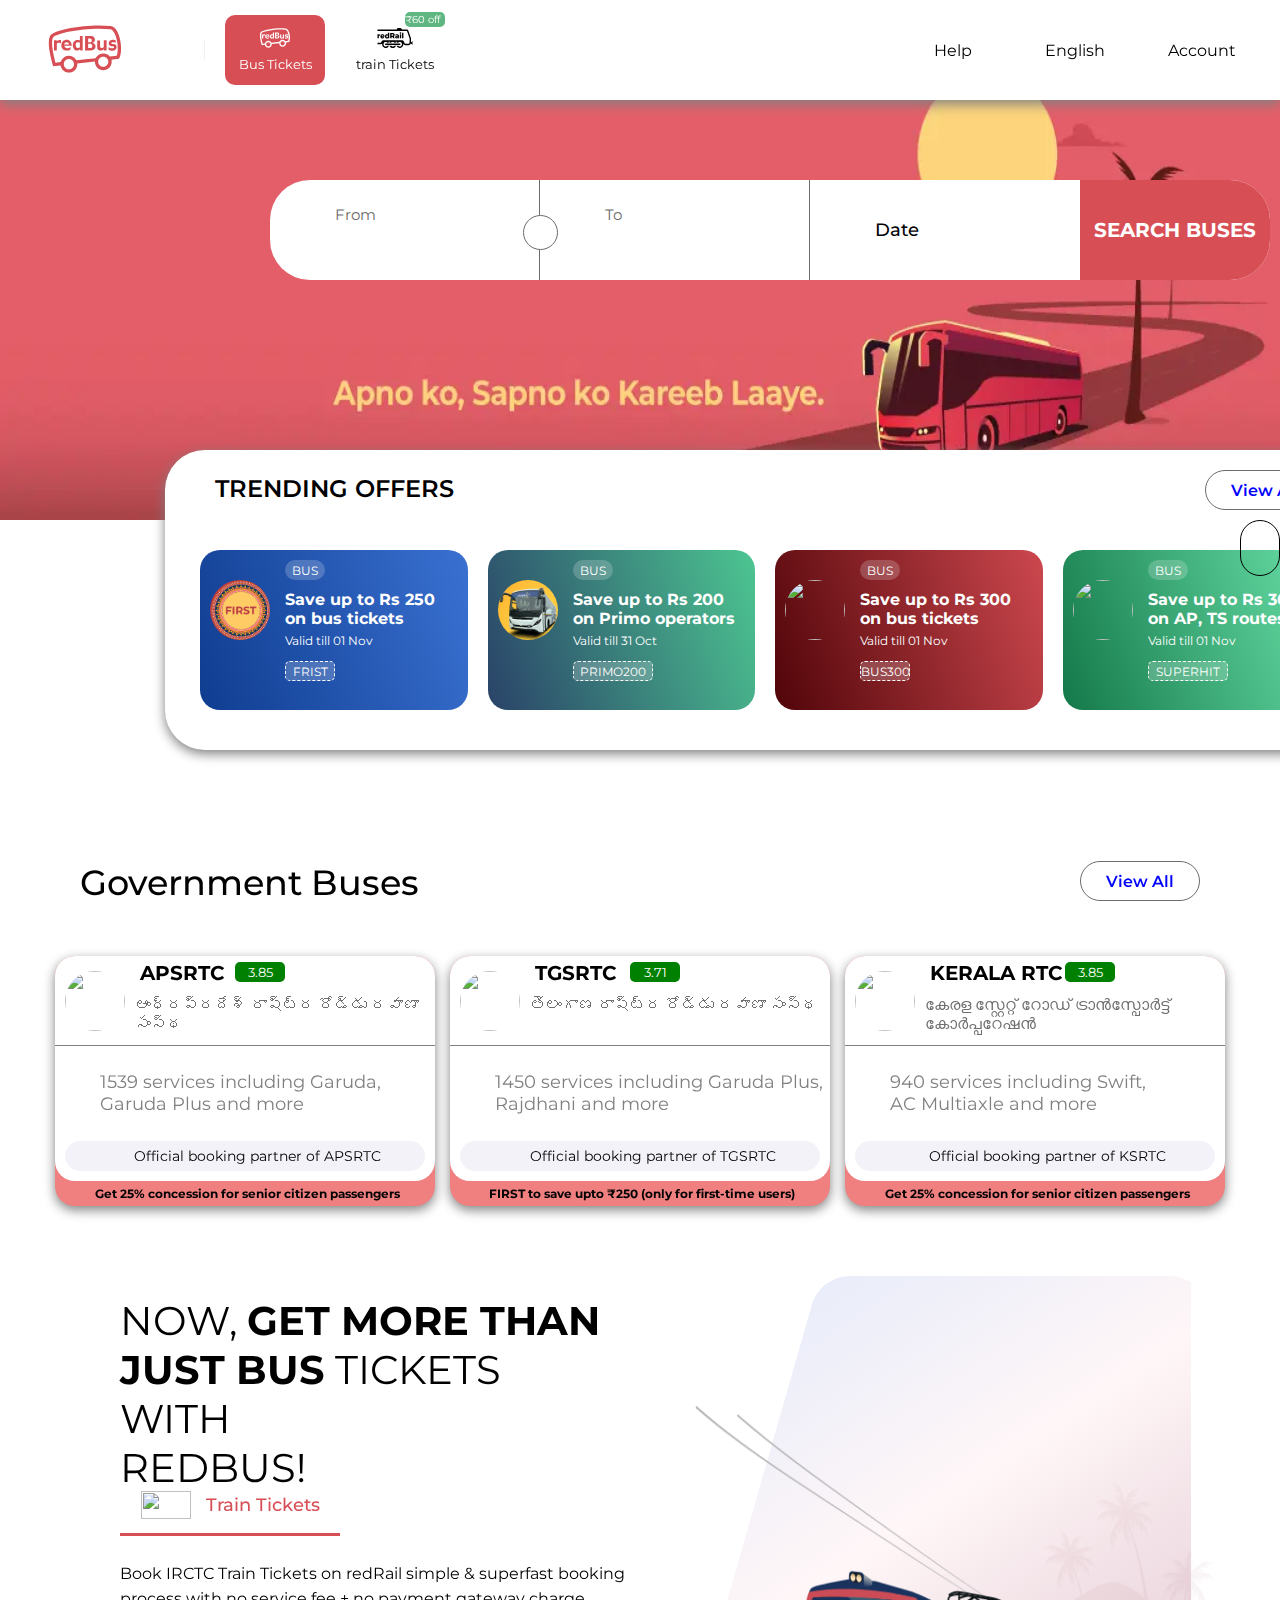
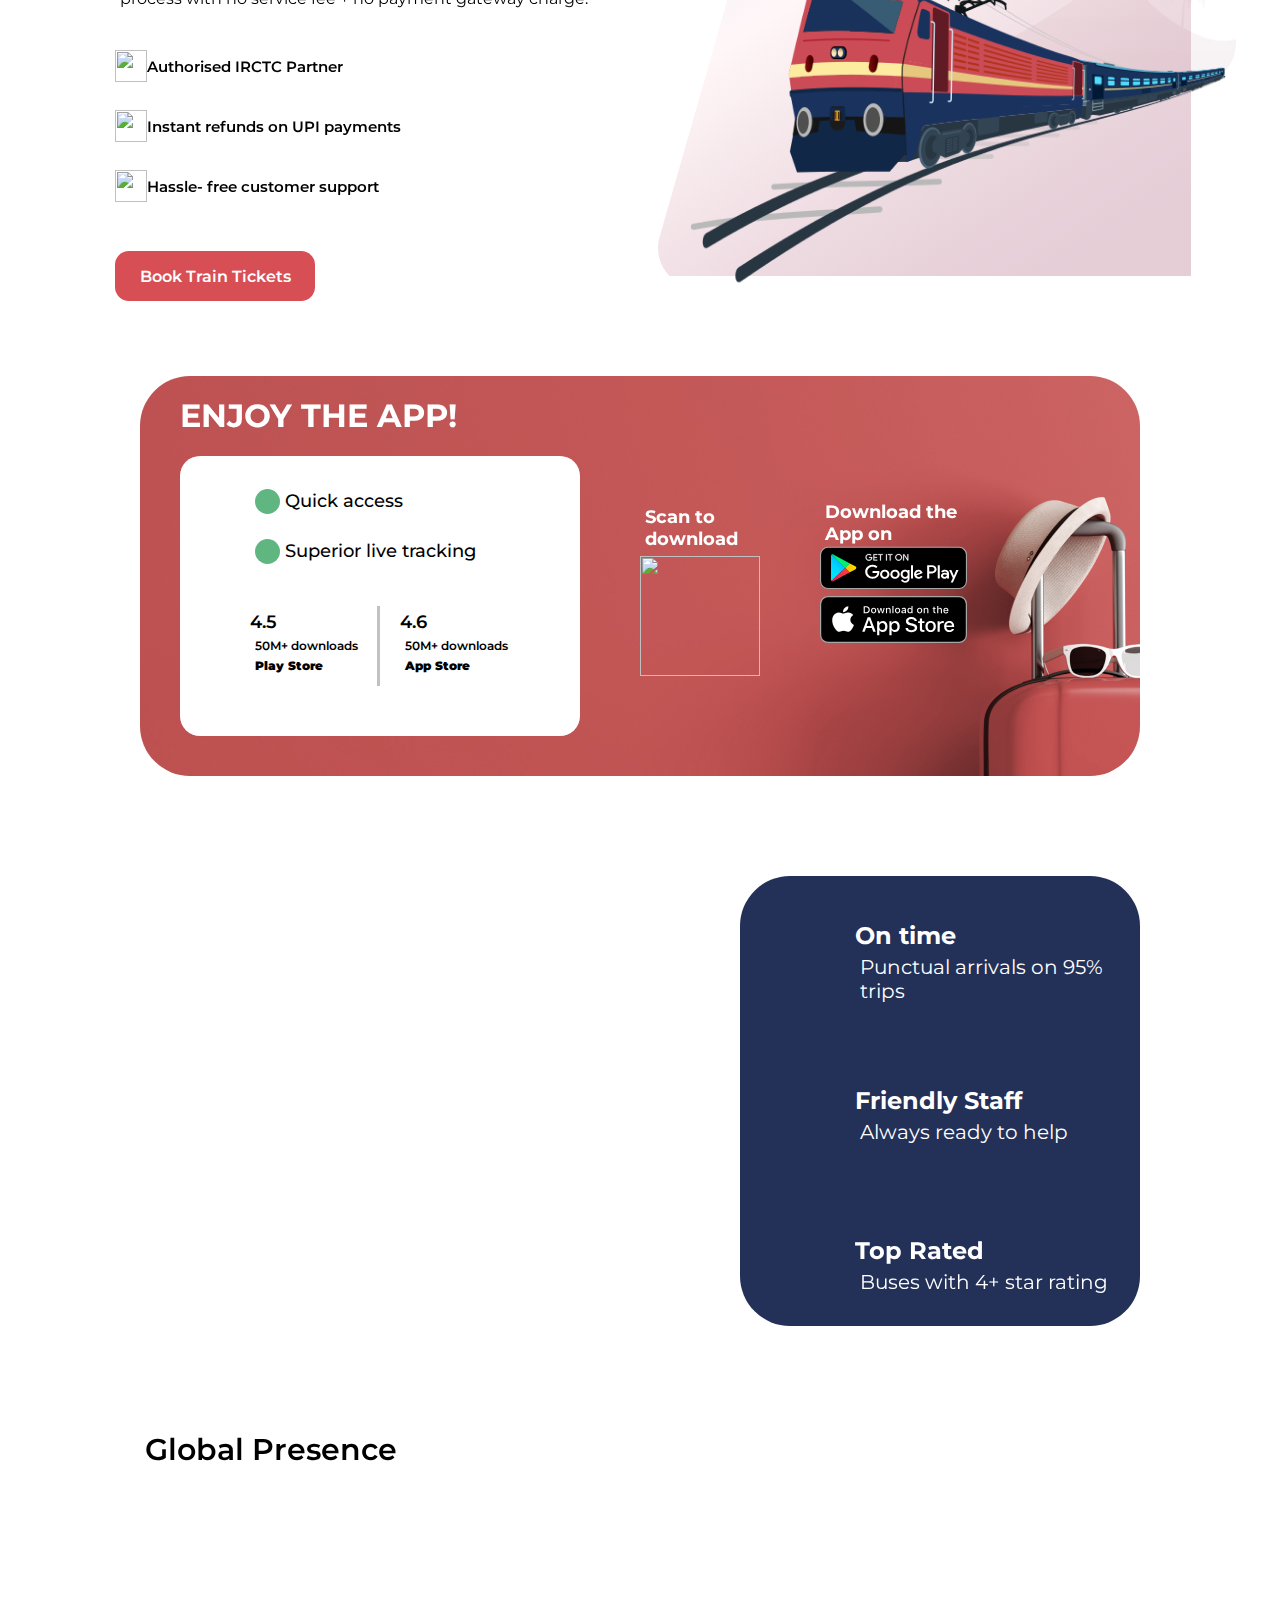
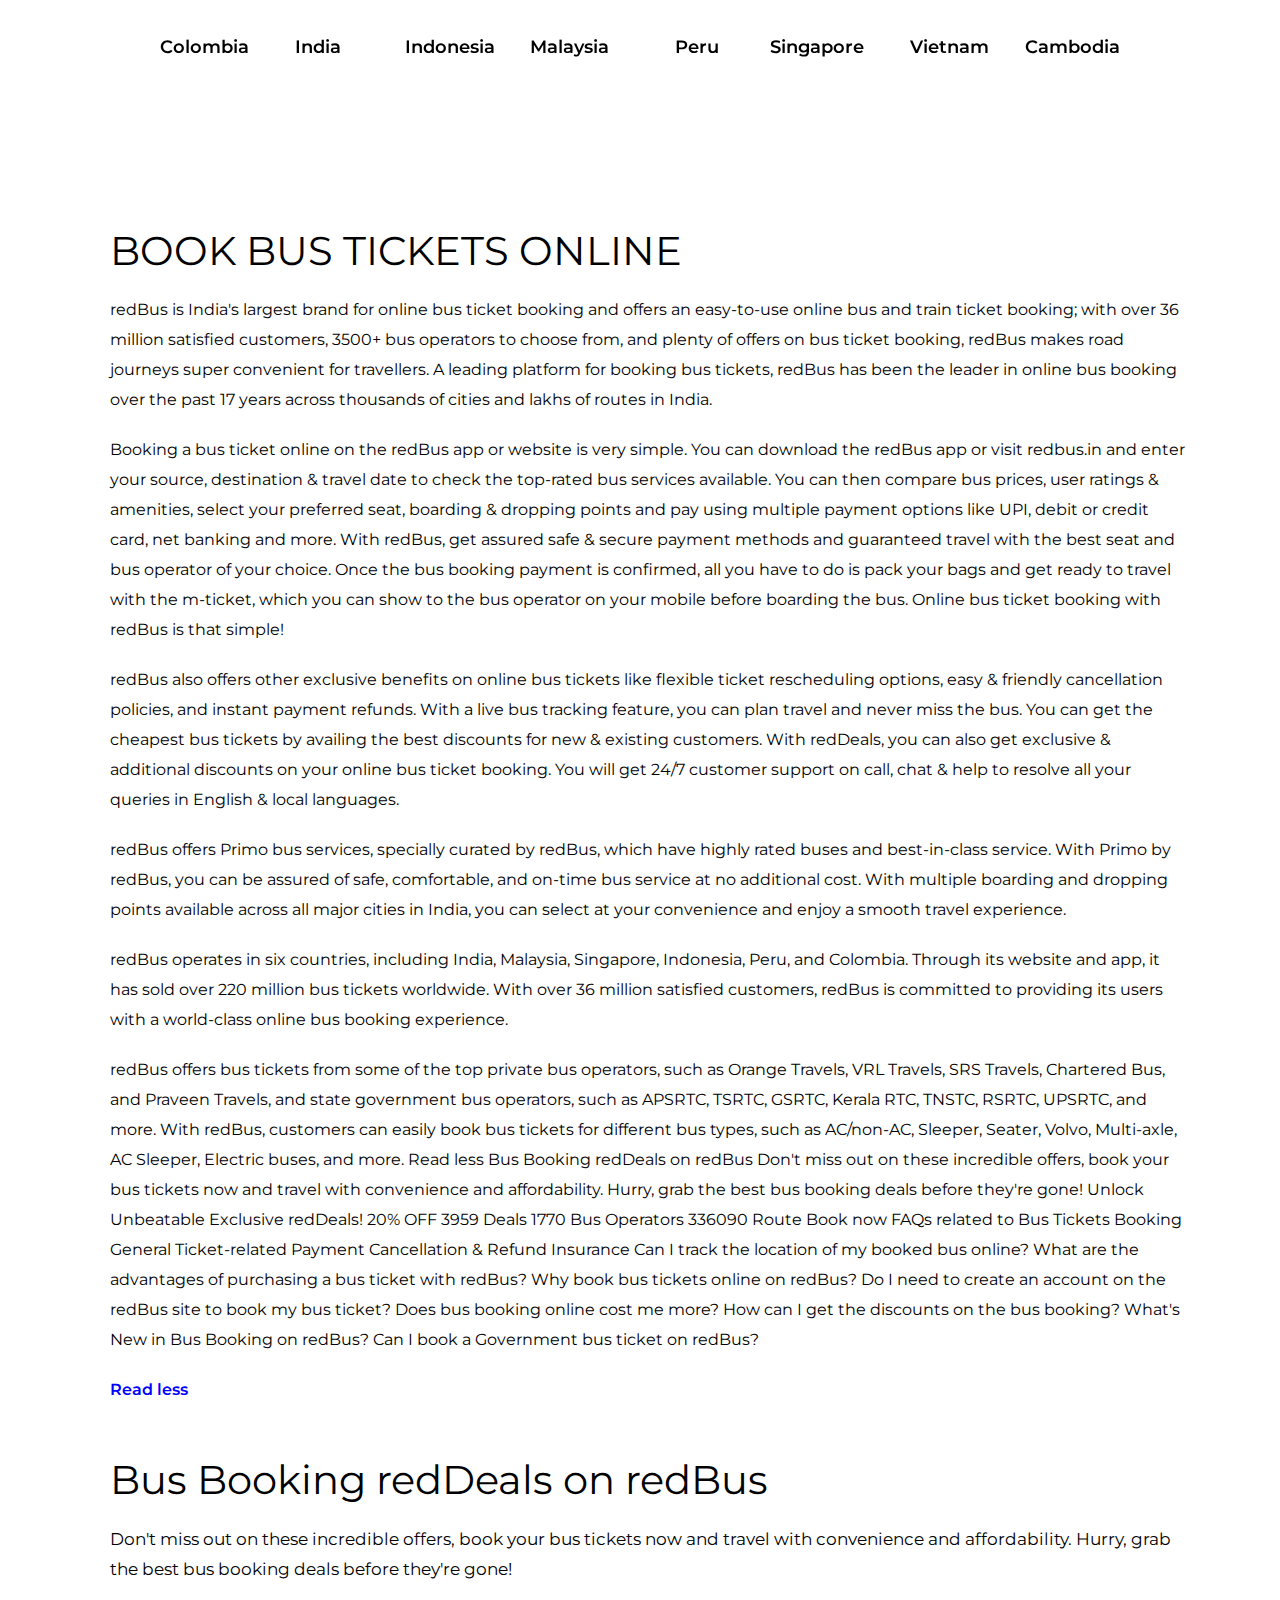
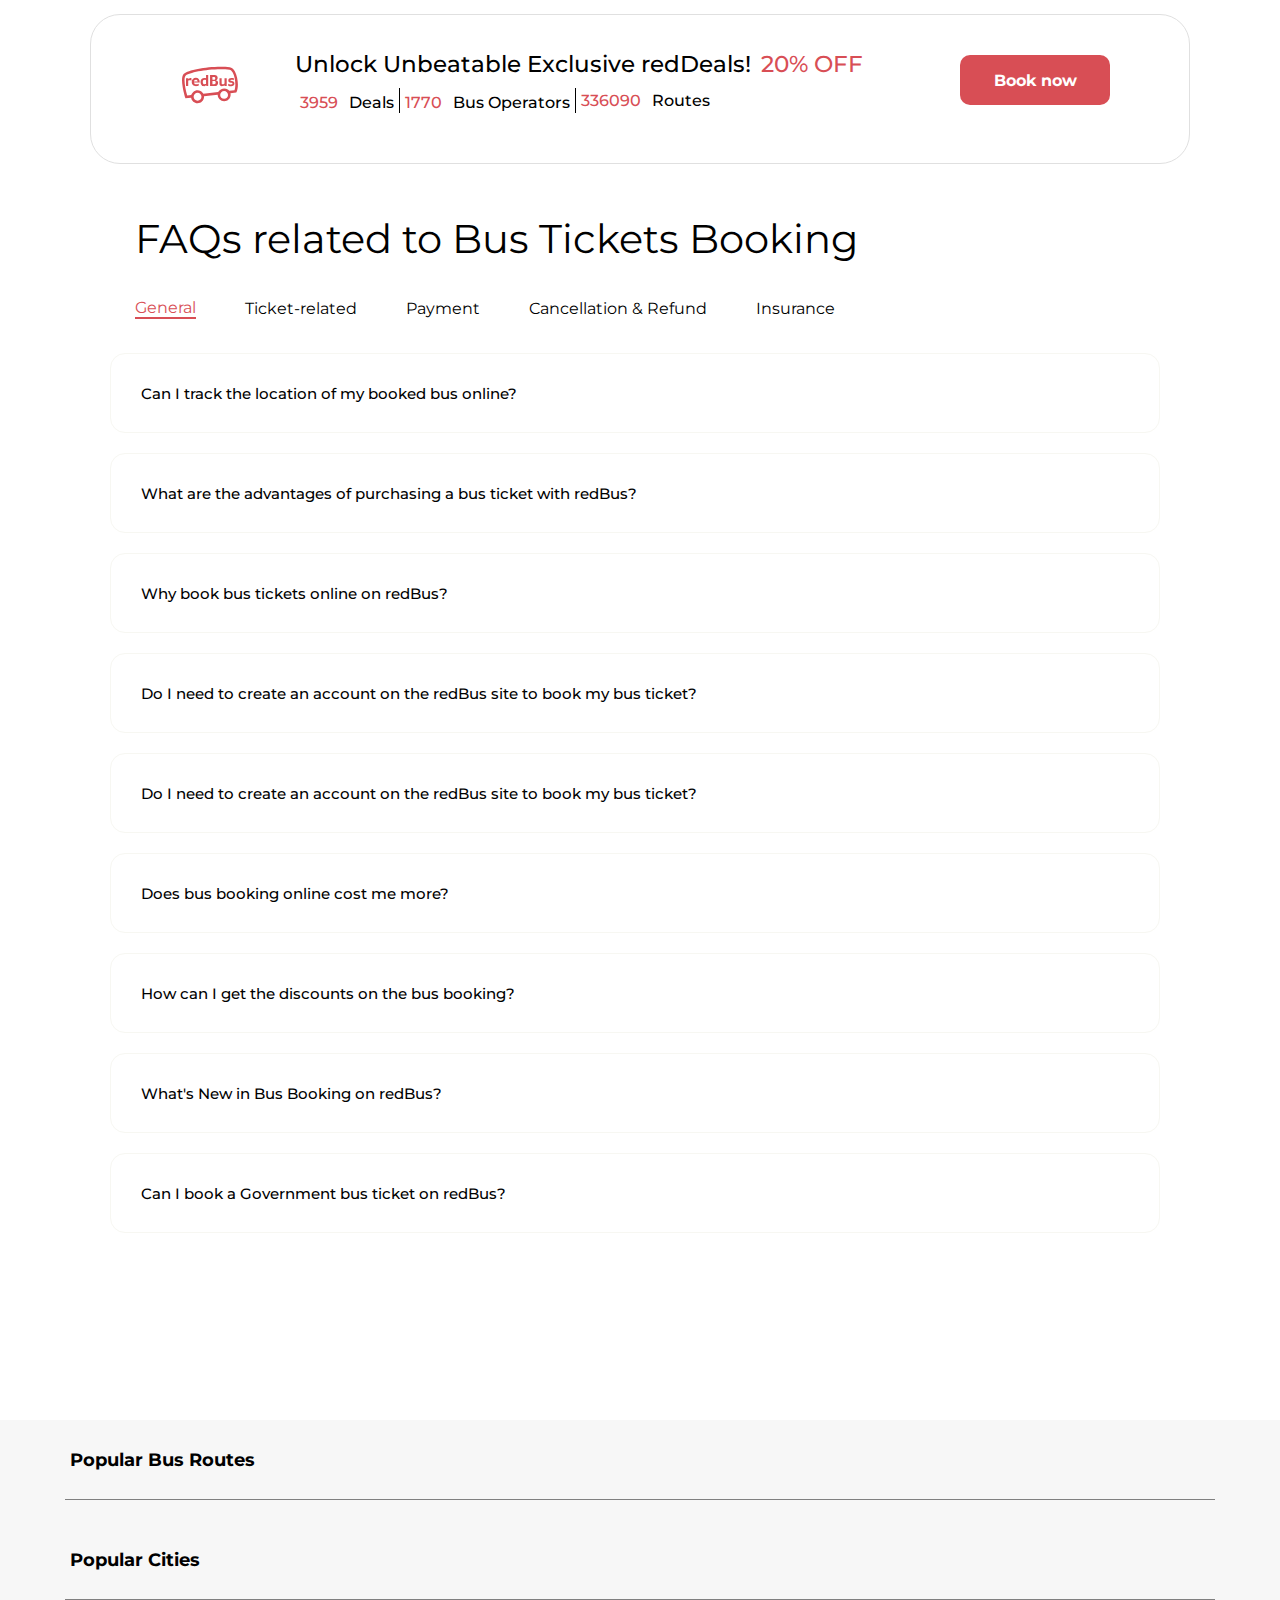
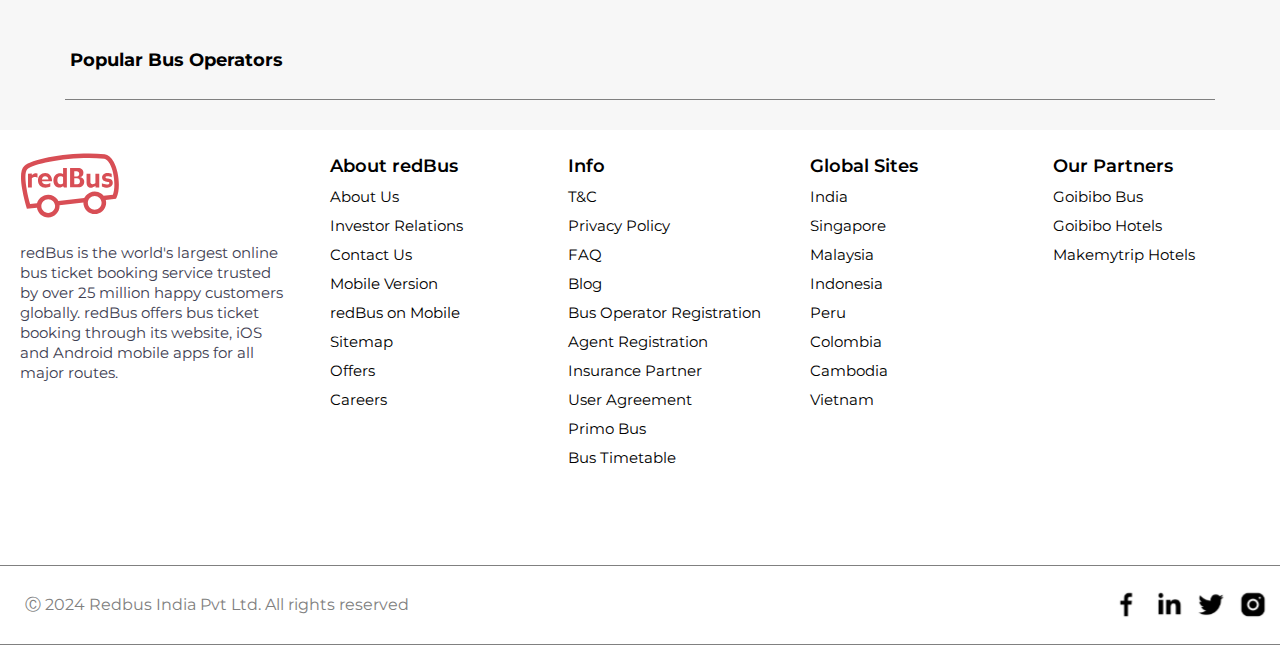
==== commit a9a0496b: "redbus project" ====
--- a/bus-tickets.html
+++ b/bus-tickets.html
@@ -7,6 +7,7 @@
     <link rel="stylesheet" href="css/style.css">
     <link rel="stylesheet" href="https://cdnjs.cloudflare.com/ajax/libs/font-awesome/6.6.0/css/all.min.css" integrity="sha512-Kc323vGBEqzTmouAECnVceyQqyqdsSiqLQISBL29aUW4U/M7pSPA/gEUZQqv1cwx4OnYxTxve5UMg5GT6L4JJg==" crossorigin="anonymous" referrerpolicy="no-referrer" />
     <link rel="shortcut icon" href="https://s3.rdbuz.com/Images/rdc/rdc-redbus-logo.svg" type="image/x-icon">
+    <link rel="stylesheet" href="https://cdnjs.cloudflare.com/ajax/libs/font-awesome/6.6.0/css/all.min.css" integrity="sha512-Kc323vGBEqzTmouAECnVceyQqyqdsSiqLQISBL29aUW4U/M7pSPA/gEUZQqv1cwx4OnYxTxve5UMg5GT6L4JJg==" crossorigin="anonymous" referrerpolicy="no-referrer" />
 </head>
 <body>
     <header>
@@ -49,8 +50,8 @@
             </div>
         </div>
     </header>
-    <main>
-        <div class="bg-img">
+    <main >
+        <div class="bg-img" id="main">
             <img src="images/Homepage-header-1200.webp" width="100%" height="100%" alt="">
             <h1>India's No. 1 Online Bus Ticket Booking Site</h1>
             <div class="search-bar">
@@ -142,6 +143,10 @@
                 </div>
             </div>
         </div>
+        <section>
+           <a href="#main"> <div class="arrow">
+                <i class="fa-solid fa-arrow-up"></i>
+            </div></a>
         <div class="Government-Buses">
             <div class="containar-gove1">
                 <span class="gove-bus">Government Buses</span>
@@ -585,8 +590,9 @@
         </div>
         </div>
     </main>
+</section>
     <footer>
-        <div class="footer-box" style="position: absolute; top: 6100px;">
+        <div class="footer-box">
              <div class="text-footer-box">
                 <p style="color: black; display: inline-block; font-size: 18px; font-weight: 700; width: 400px; height: 40px; display: flex; align-items: center;">
                     Popular Bus Routes
--- a/css/style.css
+++ b/css/style.css
@@ -7,12 +7,11 @@
   font-family: "Montserrat", sans-serif;
   scroll-behavior: smooth;
 }
-*:hover{
-  cursor: pointer;
-}
+
 a {
   text-decoration: none;
   color: inherit;
+  cursor: pointer;
 }
 body {
   width: 100%;
@@ -146,6 +145,7 @@
   background-color: #f0f0f0;
   border-radius: 10px;
   transition: 0.5s;
+  cursor: pointer;
 }
 /*main start*/
 .bg-img {
@@ -166,7 +166,7 @@
   background-color: white;
   position: absolute;
   top: 180px;
-  left: 250px;
+  left: 270px;
   border-radius: 40px;
   display: flex;
 }
@@ -264,6 +264,7 @@
   display: flex;
   align-items: center;
   justify-content: center;
+  cursor: pointer;
 }
 .bus-tiket {
   width: 1200px;
@@ -273,7 +274,7 @@
   position: absolute;
   background-color: white;
   top: 450px;
-  left: 158px;
+  left: 165px;
   border-radius: 40px;
 }
 .bus-tiket-head {
@@ -304,6 +305,7 @@
 }
 .view:hover {
   box-shadow: 0 4px 12px gray;
+  cursor: pointer;
 }
 .bus-tiket-body {
   width: 100%;
@@ -327,6 +329,7 @@
     rgb(12, 57, 139) -6.92%,
     rgb(62, 118, 216) 109.43%
   );
+  cursor: pointer;
 }
 .ticket-logo {
   width: 80px;
@@ -385,6 +388,7 @@
     rgb(39, 57, 101) -6.92%,
     rgb(80, 210, 149) 109.43%
   );
+  cursor: pointer;
 }
 .ticket-logo {
   width: 80px;
@@ -443,6 +447,7 @@
     rgb(72, 0, 4) -6.92%,
     rgb(216, 78, 85) 109.43%
   );
+  cursor: pointer;
 }
 .tickets1:hover {
   box-shadow: 0 4px 12px gray;
@@ -513,6 +518,7 @@
     rgb(14, 113, 67) -6.92%,
     rgb(115, 236, 179) 109.43%
   );
+  cursor: pointer;
 }
 .ticket-logo {
   width: 80px;
@@ -591,6 +597,7 @@
   position: absolute;
   right: 40px;
   top: 35px;
+  cursor: pointer;
 }
 .view2:hover {
   box-shadow: 0 4px 12px gray;
@@ -847,6 +854,7 @@
   display: flex;
   align-items: center;
   justify-content: center;
+  cursor: pointer;
 }
 .ticket-botton:hover {
   box-shadow: 0 4px 12px rgb(216, 78, 85);
@@ -974,10 +982,12 @@
   top: 120px;
   left: 50px;
   display: flex;
+  cursor: pointer;
 }
 .contury-box {
   width: 125px;
   height: 100%;
+
 }
 .main-graf {
   width: 1100px;
@@ -1029,6 +1039,7 @@
   justify-content: center;
   margin: 20px;
   font-weight: 700;
+  cursor: pointer;
 }
 .btb-b3-button:hover {
   box-shadow: 0 4px 12px gray;
@@ -1061,9 +1072,6 @@
   display: flex;
   align-items: center;
 }
-.plus-bar-containt:hover {
-  box-shadow: 0 4px 12px gray;
-}
 .plus-text {
   float: left;
 }
@@ -1074,7 +1082,7 @@
 /*footer bar*/
 .footer-box {
   width: 100%;
-  height: 840px;
+  height: 310px;
   background-color: #f7f7f7;
   margin-top: 200px;
 }
@@ -1087,21 +1095,15 @@
   align-items: center;
   gap: 700px;
 }
-.text-footer-box:hover {
-  box-shadow: 0 4px 12px gray;
-}
 .footer-main-bar {
-  width: 1180px;
-  height: 450px;
-  position: absolute;
-  top: 6650px;
-  left: 52px;
-  display: flex;
+  width: 100%;
+  display: flex;
+  justify-content: center;
+  align-items: center;
 }
 .footer-main-bar-box1 {
   width: 320px;
   height: 430px;
-  margin: 5px 0 0 0;
   line-height: 20px;
 }
 .footer-main-bar-box {
@@ -1116,8 +1118,6 @@
 .end-footer {
   width: 100%;
   height: 80px;
-  position: absolute;
-  top: 7050px;
   border-top: 1px solid gray;
   border-bottom: 1px solid gray;
   display: flex;
@@ -1133,7 +1133,7 @@
   width: 180px;
   height: 30px;
   display: flex;
-  justify-content: space-between;
+  justify-content: space-evenly;
 }
 /*footer bar*/
 /*help bar main*/
@@ -1251,9 +1251,8 @@
   background-image: initial;
   background-position: initial;
   backdrop-filter: blur(25px);
-  position: absolute;
-  top: 260px;
-  left: 320px;
+  margin: auto;
+  margin-top: 140px;
 }
 .clickerbar {
   width: 650px;
